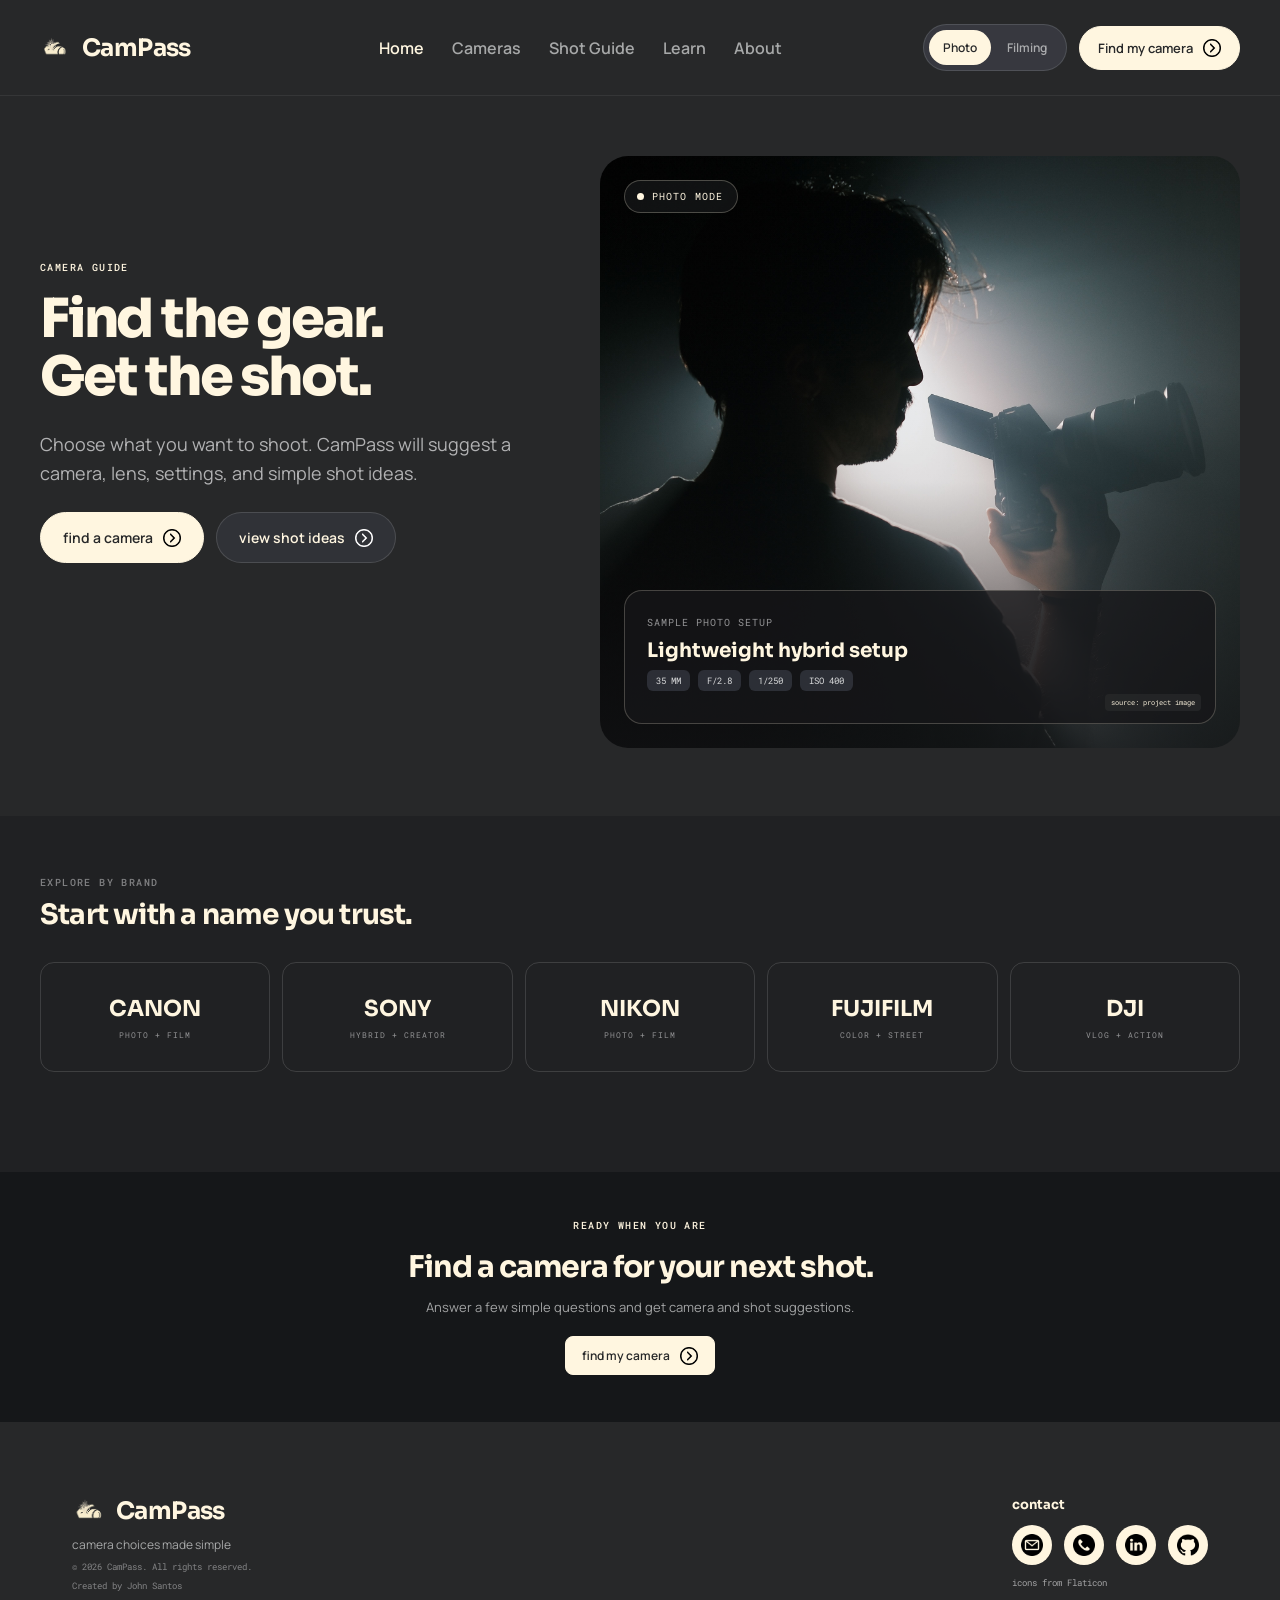
==== index.html @ 372901bf "Add CamPass website" ====
<!doctype html>
<html lang="en">
<head>
  <meta charset="utf-8">
  <meta name="viewport" content="width=device-width, initial-scale=1">
  <meta name="description" content="CamPass gives beginners simple camera and shot recommendations.">
  <title>CamPass | Camera choices made simple</title>
  <link rel="icon" type="image/png" href="img/logo/campass-logo-nobg.png">
  <link rel="stylesheet" href="css/style.css">
</head>
<body data-page="home">
  <div class = "page">
    <!-- dito automatic nilalagay nung site.js yung shared nav -->
    <div id="site-header"></div>

    <main>
      <section class = "homeHero">
        <div class = "heroCopy">
          <p class = "eyebrow">camera guide</p>
          <h1 class = "heroHeading">Find the gear.<br>Get the shot.</h1>
          <p>Choose what you want to shoot. CamPass will suggest a camera, lens, settings, and simple shot ideas.</p>

          <div class = "heroActions">
            <a class = "button primary" href="camera-finder.html">find a camera <span class = "arrow" aria-hidden="true"></span></a>
            <a class = "button" href="shot-guide.html">view shot ideas <span class = "arrow" aria-hidden="true"></span></a>
          </div>
        </div>

        <!-- para sa hero image local copy para mabilis mag load -->
        <div class = "heroImage">
          <span class = "photoModeLabel" id="hero-mode-label">PHOTO MODE</span>
          <div class = "heroResult">
            <small id="hero-result-label">SAMPLE PHOTO SETUP</small>
            <h2 id="hero-result-title">Lightweight hybrid setup</h2>
            <div class = "settingTags" id="hero-result-tags"><span>35 MM</span><span>F/2.8</span><span>1/250</span><span>ISO 400</span></div>
            <a class = "imgCredit" href="https://github.com/jmsantos9925-eng/img/blob/main/CamPass/hero%20image.jpg" target="_blank" rel="noopener">source: project image</a>
          </div>
        </div>
      </section>

      <section class = "homeBrands">
        <div class = "brandHeading">
          <div>
            <p class = "eyebrow">explore by brand</p>
            <h2>Start with a name you trust.</h2>
          </div>
        </div>

        <div class = "brandGrid">
          <a class = "brandCard" href="cameras.html?brand=canon"><strong>CANON</strong><small>PHOTO + FILM</small></a>
          <a class = "brandCard" href="cameras.html?brand=sony"><strong>SONY</strong><small>HYBRID + CREATOR</small></a>
          <a class = "brandCard" href="cameras.html?brand=nikon"><strong>NIKON</strong><small>PHOTO + FILM</small></a>
          <a class = "brandCard" href="cameras.html?brand=fujifilm"><strong>FUJIFILM</strong><small>COLOR + STREET</small></a>
          <a class = "brandCard" href="cameras.html?brand=dji"><strong>DJI</strong><small>VLOG + ACTION</small></a>
        </div>
      </section>
    </main>

    <section class = "finderCta">
      <p class = "eyebrow">ready when you are</p>
      <h2>Find a camera for your next shot.</h2>
      <p>Answer a few simple questions and get camera and shot suggestions.</p>
      <a class = "button primary small" href="camera-finder.html">find my camera <span class = "arrow" aria-hidden="true"></span></a>
    </section>

    <div id="site-footer"></div>
  </div>

  <script src="js/site.js"></script>
</body>
</html>
---- css/style.css ----
@import url("https://fonts.googleapis.com/css2?family=Manrope:wght@400;500;600;700&family=Roboto+Mono:wght@400;500&family=Sora:wght@600;700;800&display=swap");

/* mga main colors para isang edit nalang kapag may cchange */
:root {
  --dark: #272829;
  --dark-soft: #202123;
  --panel: #1d1f20;
  --panel-soft: #303337;
  --slate: #61677a;
  --light: #d8d9da;
  --cream: #fff6e0;
  --line: rgba(216, 217, 218, 0.16);
  --muted: rgba(216, 217, 218, 0.72);
  --faint: rgba(216, 217, 218, 0.52);
}

* {
  box-sizing: border-box;
}

html {
  scroll-behavior: smooth;
}

body {
  min-width: 0;
  margin: 0;
  background: #151617;
  color: var(--light);
  font-family: "Manrope", Arial, sans-serif;
}

button,
input,
a {
  font: inherit;
}

button,
a {
  -webkit-tap-highlight-color: transparent;
}

a {
  color: inherit;
}

img {
  display: block;
  max-width: 100%;
}

[hidden] {
  display: none !important;
}

h1,
h2,
h3,
p {
  margin-top: 0;
}

.page {
  width: 100%;
  min-height: 100vh;
  margin: 0 auto;
  overflow: hidden;
  background: var(--dark);
}

.wrap {
  width: calc(100% - 144px);
  max-width: 1500px;
  margin-right: auto;
  margin-left: auto;
}

/* same header sa lahat ng desktop pages */
.topbar {
  position: fixed;
  top: 0;
  right: 0;
  left: 0;
  z-index: 20;
  display: grid;
  grid-template-columns: 230px 1fr 312px;
  align-items: center;
  width: 100%;
  height: 96px;
  padding: 20px 72px;
  border-bottom: 1px solid rgba(216, 217, 218, 0.08);
  background: var(--dark);
}

#site-header {
  height: 96px;
}

.menuBtn,
.phoneMenu,
.phoneMode,
.tabModeBtn {
  display: none;
}

.brand {
  display: inline-flex;
  align-items: center;
  gap: 12px;
  width: max-content;
  color: var(--cream);
  font-family: "Sora", sans-serif;
  font-size: 24px;
  font-weight: 700;
  letter-spacing: -0.6px;
  text-decoration: none;
}

.logo {
  width: 30px;
  height: 30px;
  border-radius: 4px;
  object-fit: contain;
}

.nav {
  display: flex;
  align-items: center;
  justify-content: center;
  gap: 38px;
}

.nav a {
  color: var(--muted);
  font-size: 16px;
  font-weight: 600;
  text-decoration: none;
}

.nav a:hover,
.nav a.active {
  color: var(--cream);
}

.navActions {
  display: flex;
  align-items: center;
  justify-content: flex-end;
  gap: 12px;
}

.modeSwitch {
  display: flex;
  gap: 2px;
  padding: 5px;
  border: 1px solid rgba(216, 217, 218, 0.15);
  border-radius: 999px;
  background: rgba(97, 103, 122, 0.28);
}

.modeButton {
  padding: 9px 14px;
  border: 0;
  border-radius: 999px;
  background: transparent;
  color: var(--muted);
  font-size: 12px;
  font-weight: 600;
  cursor: pointer;
}

.modeButton.active {
  background: var(--cream);
  color: var(--dark);
}

.button {
  display: inline-flex;
  min-height: 44px;
  align-items: center;
  justify-content: center;
  gap: 10px;
  padding: 0 18px;
  border: 1px solid var(--line);
  border-radius: 999px;
  background: rgba(97, 103, 122, 0.18);
  color: var(--cream);
  font-size: 13px;
  font-weight: 600;
  text-decoration: none;
  white-space: nowrap;
  cursor: pointer;
}

.button:hover {
  border-color: rgba(255, 246, 224, 0.55);
}

.button.primary {
  border-color: var(--cream);
  background: var(--cream);
  color: var(--dark);
}

.button.small {
  min-height: 39px;
  padding: 0 16px;
  border-radius: 8px;
  font-size: 12px;
}

.arrow {
  width: 18px;
  height: 18px;
  flex: 0 0 18px;
  background-image: url("../img/navigation/next.png");
  background-position: center;
  background-repeat: no-repeat;
  background-size: contain;
}

.button:not(.primary) .arrow {
  filter: invert(1);
}

.eyebrow,
.mono {
  font-family: "Roboto Mono", monospace;
}

.eyebrow {
  margin-bottom: 16px;
  color: var(--cream);
  font-size: 10px;
  font-weight: 500;
  letter-spacing: 1.4px;
  text-transform: uppercase;
}

.pageTitle {
  margin-bottom: 0;
  font-family: "Sora", sans-serif;
  font-size: 52px;
  font-weight: 700;
  line-height: 1.08;
  letter-spacing: -1.8px;
}

.pageIntro {
  display: grid;
  grid-template-columns: 1fr 390px;
  align-items: end;
  gap: 60px;
  margin-bottom: 36px;
}

.pageIntro .introCopy {
  margin-bottom: 0;
  color: var(--muted);
  font-size: 14px;
  line-height: 1.55;
}

.standardMain {
  min-height: 1020px;
  padding-top: 66px;
  padding-bottom: 70px;
}

.shotMain {
  min-height: 1010px;
}

/* hiwalay yung shot content para clear kung saan start ng footer */
.shotPage .page {
  background: var(--dark-soft);
}

.shotPage .footer {
  background: var(--dark);
}

.shotMain .pageIntro {
  grid-template-columns: 1fr;
}

.learnMain {
  min-height: 1040px;
}

/* same separation like cameras at shot guide pages */
.learnPage .page {
  background: var(--dark-soft);
}

.learnPage .footer {
  background: var(--dark);
}

.learnMain .pageIntro {
  grid-template-columns: 1fr;
}

.compactHeader .topbar {
  height: 94px;
}

.filters {
  display: flex;
  flex-wrap: wrap;
  gap: 10px;
  margin-bottom: 52px;
}

.chip {
  min-height: 39px;
  padding: 0 18px;
  border: 1px solid rgba(216, 217, 218, 0.2);
  border-radius: 999px;
  background: rgba(97, 103, 122, 0.28);
  color: var(--light);
  font-size: 12px;
  cursor: pointer;
}

.chip.active,
.chip:hover {
  background: var(--cream);
  color: var(--dark);
}

.tagList {
  display: flex;
  flex-wrap: wrap;
  gap: 8px;
}

.tag {
  display: inline-flex;
  min-height: 36px;
  align-items: center;
  padding: 0 15px;
  border: 1px solid rgba(216, 217, 218, 0.2);
  border-radius: 999px;
  background: rgba(97, 103, 122, 0.28);
  color: var(--light);
  font-size: 12px;
}

.cardGrid {
  display: grid;
  grid-template-columns: repeat(3, 1fr);
  gap: 40px;
}

.card {
  min-width: 0;
  border: 1px solid rgba(216, 217, 218, 0.2);
  border-radius: 16px;
  background: var(--panel);
}

.imgBox {
  position: relative;
  overflow: hidden;
  border-radius: 12px;
  background: #ffffff;
}

.imgBox > img {
  width: 100%;
  height: 100%;
  object-fit: contain;
}

.imgBox.cover > img {
  object-fit: cover;
}

.imgCredit {
  position: absolute;
  right: 8px;
  bottom: 8px;
  padding: 4px 6px;
  border-radius: 4px;
  background: rgba(39, 40, 41, 0.82);
  color: rgba(255, 246, 224, 0.95);
  font-family: "Roboto Mono", monospace;
  font-size: 7px;
  text-decoration: none;
}

.wideNote {
  display: flex;
  min-height: 72px;
  align-items: center;
  justify-content: space-between;
  gap: 24px;
  margin-top: 36px;
  padding: 0 22px;
  border-radius: 10px;
  background: var(--panel-soft);
  color: var(--light);
  font-size: 13px;
}

.wideNote p {
  margin-bottom: 0;
}

.wideNote a {
  color: var(--cream);
  font-size: 10px;
  letter-spacing: 0.5px;
  text-decoration: none;
  text-transform: uppercase;
}

/* para obvious na button yung compare and hindi normal text lang */
.wideNote .compareButton,
.wideNote .guideButton,
.wideNote .learnVideoButton {
  min-height: 40px;
  padding: 0 16px;
  border-color: var(--cream);
  background: var(--cream);
  color: var(--dark);
  font-family: "Manrope", Arial, sans-serif;
  font-size: 12px;
  letter-spacing: 0;
  text-transform: none;
}

/* footer details */
.footer {
  display: flex;
  height: 240px;
  align-items: center;
  justify-content: space-between;
  padding: 44px 72px;
  background: var(--dark);
}

.footerBrand {
  display: flex;
  flex-direction: column;
  gap: 8px;
}

.footerBrand .brand {
  gap: 10px;
  font-size: 24px;
}

.footerBrand .logo {
  width: 34px;
  height: 34px;
}

.footerBrand p {
  margin-bottom: 0;
  color: var(--muted);
  font-size: 12px;
}

.footerBrand small {
  color: var(--faint);
  font-family: "Roboto Mono", monospace;
  font-size: 9px;
}

.footerContact {
  display: flex;
  flex-direction: column;
  align-items: flex-start;
  gap: 12px;
}

.footerContact strong {
  color: var(--cream);
  font-family: "Sora", sans-serif;
  font-size: 13px;
}

.contactIcons {
  display: flex;
  gap: 12px;
}

.contactIcon {
  display: flex;
  width: 40px;
  height: 40px;
  align-items: center;
  justify-content: center;
  border-radius: 50%;
  background: var(--cream);
}

.contactIcon img {
  width: 22px;
  height: 22px;
  object-fit: contain;
}

.iconCredit {
  color: rgba(216, 217, 218, 0.7);
  font-family: "Roboto Mono", monospace;
  font-size: 9px;
  text-decoration: none;
}

/* home page */
.homeHero {
  display: grid;
  grid-template-columns: 560px minmax(680px, 1fr);
  gap: 56px;
  height: 720px;
  align-items: center;
  padding: 56px 72px 64px;
}

.heroCopy {
  transform: translateY(-28px);
}

.heroHeading {
  margin-bottom: 24px;
  color: var(--cream);
  font-family: "Sora", sans-serif;
  font-size: 62px;
  font-weight: 800;
  line-height: 68px;
  letter-spacing: -2.2px;
}

.heroCopy > p:not(.eyebrow):not(.heroMeta) {
  max-width: 510px;
  margin-bottom: 24px;
  color: rgba(216, 217, 218, 0.78);
  font-size: 18px;
  line-height: 29px;
}

.heroActions {
  display: flex;
  gap: 12px;
  margin-bottom: 24px;
}

.heroActions .button {
  min-height: 51px;
  padding: 0 22px;
  font-size: 14px;
}

.heroMeta {
  margin-bottom: 0;
  color: var(--faint);
  font-family: "Roboto Mono", monospace;
  font-size: 10px;
  letter-spacing: 0.8px;
  text-transform: uppercase;
}

.heroImage {
  position: relative;
  width: 100%;
  height: 592px;
  overflow: hidden;
  border-radius: 28px;
  background-image: linear-gradient(to bottom, rgba(39, 40, 41, 0.02), rgba(39, 40, 41, 0.1) 55%, rgba(20, 21, 23, 0.72)), url("../img/home/hero-image.jpg");
  background-position: center;
  background-size: cover;
}

.photoModeLabel {
  position: absolute;
  top: 24px;
  left: 24px;
  display: flex;
  align-items: center;
  gap: 8px;
  padding: 9px 14px 9px 12px;
  border: 1px solid rgba(255, 246, 224, 0.25);
  border-radius: 999px;
  background: rgba(24, 25, 27, 0.7);
  color: var(--cream);
  font-family: "Roboto Mono", monospace;
  font-size: 10px;
  letter-spacing: 1.1px;
}

.photoModeLabel::before {
  width: 7px;
  height: 7px;
  border-radius: 50%;
  background: var(--cream);
  content: "";
}

.heroResult {
  position: absolute;
  right: 24px;
  bottom: 24px;
  left: 24px;
  min-height: 128px;
  padding: 18px 22px 32px;
  border: 1px solid rgba(255, 246, 224, 0.22);
  border-radius: 18px;
  background: rgba(22, 23, 25, 0.78);
}

.heroResult .imgCredit {
  right: 14px;
  bottom: 12px;
}

.heroResult small {
  color: rgba(216, 217, 218, 0.65);
  font-family: "Roboto Mono", monospace;
  font-size: 10px;
  letter-spacing: 1px;
}

.heroResult h2 {
  margin: 7px 0;
  color: var(--cream);
  font-family: "Sora", sans-serif;
  font-size: 20px;
}

.settingTags {
  display: flex;
  gap: 8px;
}

.settingTags span {
  padding: 5px 9px;
  border-radius: 6px;
  background: rgba(97, 103, 122, 0.32);
  font-family: "Roboto Mono", monospace;
  font-size: 9px;
}

.homeBrands {
  height: 356px;
  padding: 44px 72px;
  background: var(--dark-soft);
}

.brandHeading {
  display: flex;
  height: 72px;
  align-items: flex-end;
  justify-content: space-between;
  margin-bottom: 30px;
}

.brandHeading h2 {
  margin-bottom: 0;
  color: var(--cream);
  font-family: "Sora", sans-serif;
  font-size: 28px;
  letter-spacing: -0.8px;
}

.brandHeading .eyebrow {
  margin-bottom: 8px;
  color: var(--faint);
}

.brandHeading > p {
  width: 390px;
  margin-bottom: 0;
  color: rgba(216, 217, 218, 0.62);
  font-size: 14px;
  line-height: 22px;
  text-align: right;
}

.brandGrid {
  display: grid;
  grid-template-columns: repeat(5, 1fr);
  gap: 12px;
}

.brandCard {
  display: flex;
  height: 110px;
  flex-direction: column;
  align-items: center;
  justify-content: center;
  gap: 8px;
  border: 1px solid var(--line);
  border-radius: 14px;
  color: var(--cream);
  text-decoration: none;
}

.brandCard strong {
  font-family: "Sora", sans-serif;
  font-size: 22px;
}

.brandCard small {
  color: rgba(216, 217, 218, 0.62);
  font-family: "Roboto Mono", monospace;
  font-size: 8px;
  letter-spacing: 1px;
}

.brandCard:hover {
  background: var(--cream);
  color: var(--dark);
}

.brandCard:hover small {
  color: rgba(97, 103, 122, 0.75);
}

/* camera cards */
.camerasPage .page {
  background: var(--dark-soft);
}

.camerasPage .footer {
  background: var(--dark);
}

.cameraMain .pageIntro {
  grid-template-columns: 1fr;
}

.cameraCard {
  display: flex;
  height: 500px;
  flex-direction: column;
  padding: 24px;
}

.cameraCard .imgBox {
  height: 205px;
  margin-bottom: 18px;
}

.cardLabel {
  color: var(--cream);
  font-family: "Roboto Mono", monospace;
  font-size: 10px;
}

.cameraCard h2,
.shotCard h2 {
  margin: 13px 0 12px;
  font-family: "Sora", sans-serif;
  font-size: 24px;
  letter-spacing: -0.5px;
}

.cameraCard > p,
.shotCard > p {
  margin-bottom: 16px;
  color: var(--muted);
  font-size: 13px;
  line-height: 1.65;
}

.cameraCard .tagList {
  margin-top: auto;
  margin-bottom: 15px;
}

.cameraCard .button {
  align-self: flex-start;
}

/* shot guide cards */
.shotCard {
  height: 510px;
  padding: 24px;
}

.shotCard .imgBox {
  height: 218px;
  margin-bottom: 18px;
}

.shotCard .settingsRow {
  display: flex;
  height: 46px;
  align-items: center;
  justify-content: space-between;
  margin-top: 10px;
  padding: 0 14px;
  border-radius: 8px;
  background: var(--panel-soft);
  color: var(--cream);
  font-family: "Roboto Mono", monospace;
  font-size: 11px;
}

.shotCard .settingsRow span:last-child {
  font-size: 10px;
}

/* learn page */
.learnPanel {
  display: grid;
  grid-template-columns: minmax(0, 1fr) 512px;
  gap: 24px;
  min-height: 750px;
  padding: 24px;
  border: 1px solid rgba(216, 217, 218, 0.2);
  border-radius: 16px;
  background: var(--panel);
}

.previewHead {
  display: flex;
  justify-content: space-between;
  margin-bottom: 17px;
  color: var(--cream);
  font-family: "Roboto Mono", monospace;
  font-size: 12px;
}

.learnPreview {
  position: relative;
  height: 600px;
  overflow: hidden;
}

.learnPreview img {
  width: 100%;
  height: 100%;
  object-fit: cover;
  filter: brightness(var(--preview-brightness, 1)) blur(var(--preview-blur, 0px)) saturate(var(--preview-saturation, 1));
  transform: scale(var(--preview-zoom, 1));
  transition: filter 180ms ease, transform 180ms ease;
}

.grainLayer {
  position: absolute;
  inset: 0;
  z-index: 1;
  background-image: repeating-radial-gradient(circle at 30% 40%, rgba(255, 255, 255, 0.16) 0 1px, rgba(0, 0, 0, 0.15) 1px 2px, transparent 2px 4px);
  mix-blend-mode: overlay;
  opacity: var(--preview-grain, 0);
  pointer-events: none;
}

.learnPreview .imgCredit {
  z-index: 2;
  font-size: 9px;
}

.previewSettings {
  display: flex;
  height: 44px;
  align-items: center;
  justify-content: space-between;
  margin-top: 14px;
  padding: 0 14px;
  border-radius: 8px;
  background: var(--panel-soft);
  color: var(--cream);
  font-family: "Roboto Mono", monospace;
  font-size: 11px;
}

.controlPanel {
  padding: 26px 28px;
  border-radius: 14px;
  background: #2c2f33;
}

.controlPanel h2 {
  margin-bottom: 12px;
  font-family: "Sora", sans-serif;
  font-size: 27px;
}

.controlPanel > p {
  color: var(--muted);
  font-size: 13px;
}

.presetArea {
  margin-top: 20px;
  padding-bottom: 18px;
  border-bottom: 1px solid rgba(216, 217, 218, 0.14);
}

.controlSectionTitle {
  display: block;
  margin-bottom: 10px;
  color: var(--cream);
  font-size: 12px;
}

.presetButtons {
  display: grid;
  grid-template-columns: repeat(3, 1fr);
  gap: 8px;
}

.presetButtons button,
#reset-controls {
  min-height: 36px;
  border: 1px solid rgba(216, 217, 218, 0.22);
  border-radius: 8px;
  background: rgba(97, 103, 122, 0.24);
  color: var(--light);
  font: inherit;
  font-size: 11px;
  cursor: pointer;
}

.presetButtons button:hover,
.presetButtons button.active {
  border-color: var(--cream);
  background: var(--cream);
  color: var(--dark);
}

.cameraControl {
  margin-top: 19px;
}

.controlLabel {
  display: flex;
  justify-content: space-between;
  margin-bottom: 9px;
  font-size: 13px;
}

.controlLabel output {
  color: var(--cream);
  font-family: "Roboto Mono", monospace;
  font-size: 12px;
}

.cameraControl input {
  width: 100%;
  height: 8px;
  accent-color: var(--cream);
  cursor: pointer;
}

.controlResult {
  display: grid;
  grid-template-columns: 1fr auto;
  gap: 9px 12px;
  margin-top: 22px;
  padding: 14px;
  border: 1px solid rgba(216, 217, 218, 0.15);
  border-radius: 10px;
  background: rgba(24, 26, 28, 0.4);
}

.controlResult div {
  display: flex;
  flex-direction: column;
  gap: 3px;
}

.controlResult div span {
  color: var(--muted);
  font-size: 10px;
}

.controlResult strong {
  color: var(--cream);
  font-size: 13px;
}

#reset-controls {
  min-width: 68px;
  padding: 0 12px;
}

.controlResult p {
  grid-column: 1 / -1;
  margin: 0;
  color: var(--light);
  font-size: 12px;
  line-height: 18px;
}

/* compare page */
.compareMain {
  min-height: 780px;
  padding-top: 76px;
  padding-bottom: 70px;
}

/* ibang shade para hiwalay yung compare content sa footer */
.comparePage .page {
  display: flex;
  min-height: 100vh;
  flex-direction: column;
  background: var(--dark-soft);
}

.comparePage .compareMain {
  flex: 1 0 auto;
}

.comparePage .footer {
  flex: 0 0 auto;
  background: var(--dark);
}

.tableWrap {
  overflow: hidden;
  margin-top: 32px;
  border: 1px solid rgba(216, 217, 218, 0.2);
  border-radius: 14px;
  background: var(--panel);
}

table {
  width: 100%;
  border-collapse: collapse;
  font-size: 12px;
}

th,
td {
  height: 49px;
  padding: 0 15px;
  border-right: 1px solid rgba(216, 217, 218, 0.16);
  border-bottom: 1px solid rgba(216, 217, 218, 0.16);
  text-align: left;
}

th:last-child,
td:last-child {
  border-right: 0;
}

tbody tr:last-child td {
  border-bottom: 0;
}

th {
  height: 47px;
  background: linear-gradient(110deg, var(--slate), #505567);
  color: var(--cream);
  font-family: "Roboto Mono", monospace;
  font-size: 10px;
  font-weight: 500;
  letter-spacing: 0.5px;
  text-transform: uppercase;
}

tbody tr:hover {
  background: rgba(255, 246, 224, 0.04);
}

.finderCta {
  display: flex;
  height: 250px;
  flex-direction: column;
  align-items: center;
  justify-content: center;
  background: #151719;
  text-align: center;
}

.finderCta h2 {
  margin-bottom: 12px;
  color: var(--cream);
  font-family: "Sora", sans-serif;
  font-size: 30px;
  letter-spacing: -1px;
}

.finderCta p:not(.eyebrow) {
  margin-bottom: 20px;
  color: var(--muted);
  font-size: 13px;
}

/* camera video page */
.videoMain {
  min-height: 990px;
  padding-top: 76px;
  padding-bottom: 70px;
}

.videoPage .page {
  background: var(--dark-soft);
}

.videoPage .footer {
  background: var(--dark);
}

.videoPage .pageIntro {
  grid-template-columns: 1fr;
}

.videoGrid {
  display: grid;
  grid-template-columns: minmax(0, 1.35fr) minmax(420px, 0.85fr);
  gap: 24px;
}

.videoCard,
.lessonCard {
  min-height: 500px;
  padding: 18px;
  border: 1px solid rgba(216, 217, 218, 0.2);
  border-radius: 16px;
  background: var(--panel);
}

.videoCard {
  margin: 0;
}

.videoThumb {
  position: relative;
  height: 420px;
  overflow: hidden;
  border-radius: 12px;
  background: #08090b;
}

.videoEmbed iframe {
  display: block;
  width: 100%;
  height: 100%;
  border: 0;
}

.videoCaption {
  margin-top: 12px;
  color: var(--muted);
  font-size: 12px;
}

.lessonCard {
  display: flex;
  flex-direction: column;
  justify-content: flex-start;
  padding: 34px;
}

.lessonCard h2 {
  margin-bottom: 14px;
  font-family: "Sora", sans-serif;
  font-size: 26px;
}

.lessonCard > p:not(.eyebrow) {
  color: var(--muted);
  font-size: 14px;
  line-height: 1.6;
}

.descriptionBox {
  margin: 18px 0;
  padding: 18px;
  border: 1px solid rgba(216, 217, 218, 0.15);
  border-radius: 10px;
  background: var(--panel-soft);
}

.descriptionBox strong {
  color: var(--cream);
  font-size: 12px;
}

.descriptionBox ul {
  margin: 12px 0 0;
  padding-left: 18px;
  color: var(--muted);
  font-size: 12px;
  line-height: 1.7;
}

.videoOpenButton {
  align-self: flex-start;
  min-height: 42px;
  font-size: 12px;
}

.videoOptions {
  display: grid;
  grid-template-columns: repeat(5, 1fr);
  gap: 12px;
  margin-top: 22px;
}

.videoOption {
  display: flex;
  min-height: 92px;
  align-items: flex-start;
  justify-content: center;
  flex-direction: column;
  padding: 16px;
  border: 1px solid rgba(216, 217, 218, 0.18);
  border-radius: 12px;
  background: var(--panel);
  color: var(--light);
  text-align: left;
  cursor: pointer;
}

.videoOption strong {
  margin-bottom: 4px;
  color: var(--cream);
  font-size: 13px;
}

.videoOption small {
  color: var(--muted);
  font-size: 10px;
}

.videoOption:hover,
.videoOption.active {
  border-color: var(--cream);
  background: rgba(255, 246, 224, 0.08);
}

.descriptionBox p {
  margin: 6px 0 0;
  color: var(--muted);
  font-size: 11px;
}

/* about page */
.aboutPage .page {
  background: var(--dark-soft);
}

.aboutPage .footer {
  background: var(--dark);
}

.aboutMain {
  min-height: 1120px;
  padding-top: 66px;
  padding-bottom: 86px;
}

.aboutIntro {
  display: block;
}

.aboutIntro .pageTitle {
  max-width: 940px;
}

.aboutPanel {
  display: grid;
  grid-template-columns: minmax(400px, 0.9fr) minmax(0, 1.1fr);
  gap: 36px;
  min-height: 390px;
  padding: 24px;
}

.aboutPanel .imgBox {
  height: 342px;
}

.aboutCopy {
  display: flex;
  flex-direction: column;
  justify-content: center;
}

.aboutCopy h2 {
  margin-bottom: 16px;
  font-family: "Sora", sans-serif;
  font-size: 32px;
}

.aboutCopy > p {
  max-width: 620px;
  color: var(--muted);
  font-size: 13px;
  line-height: 1.7;
}

.sectionHeading {
  display: flex;
  align-items: center;
  justify-content: space-between;
  margin: 34px 0 30px;
}

.sectionHeading h2 {
  margin-bottom: 0;
  font-family: "Sora", sans-serif;
  font-size: 28px;
}

.sectionHeading span {
  color: var(--cream);
  font-size: 10px;
}

.aboutStoryGrid,
.aboutBottomGrid {
  display: grid;
  grid-template-columns: repeat(2, minmax(0, 1fr));
  gap: 24px;
  margin-top: 24px;
}

.aboutStoryCard,
.aboutBottomCard {
  min-height: 220px;
  padding: 30px;
}

.aboutStoryCard h2,
.aboutBottomCard h2,
.aboutSources h2,
.aboutNote h2 {
  margin-bottom: 14px;
  font-family: "Sora", sans-serif;
  font-size: 23px;
}

.aboutStoryCard p,
.aboutBottomCard p,
.aboutSources p,
.aboutNote p {
  margin-bottom: 0;
  color: var(--muted);
  font-size: 13px;
  line-height: 1.75;
}

.aboutSection {
  margin-top: 54px;
}

.aboutFeatureGrid {
  display: grid;
  grid-template-columns: repeat(3, minmax(0, 1fr));
  gap: 20px;
}

.aboutFeatureCard {
  min-height: 170px;
  padding: 25px;
}

.aboutFeatureCard h3 {
  margin-bottom: 12px;
  font-family: "Sora", sans-serif;
  font-size: 18px;
}

.aboutFeatureCard p {
  margin-bottom: 0;
  color: var(--muted);
  font-size: 12px;
  line-height: 1.65;
}

.aboutSources {
  display: grid;
  grid-template-columns: minmax(0, 1.25fr) minmax(320px, 0.75fr);
  gap: 50px;
  margin-top: 54px;
  padding: 34px;
}

.aboutSources p + p {
  margin-top: 12px;
}

.sourceLinks {
  display: grid;
  grid-template-columns: repeat(2, 1fr);
  gap: 10px;
  align-content: center;
}

.sourceLinks a {
  padding: 13px 15px;
  border: 1px solid rgba(216, 217, 218, 0.2);
  border-radius: 9px;
  color: var(--light);
  font-size: 12px;
  text-decoration: none;
}

.sourceLinks a:hover {
  border-color: var(--cream);
  color: var(--cream);
}

.aboutNote {
  margin-top: 24px;
  padding: 28px 32px;
  border-left: 4px solid var(--cream);
  border-radius: 0 12px 12px 0;
  background: var(--panel-soft);
}

.aboutNote p {
  max-width: 1050px;
}

.infoGrid {
  display: grid;
  grid-template-columns: repeat(3, 1fr);
  gap: 40px;
}

.infoCard {
  height: 200px;
  padding: 24px;
}

.infoCard .number {
  color: var(--cream);
  font-family: "Roboto Mono", monospace;
  font-size: 10px;
}

.infoCard h3 {
  margin: 14px 0 12px;
  font-family: "Sora", sans-serif;
  font-size: 22px;
}

.infoCard p {
  color: var(--muted);
  font-size: 13px;
  line-height: 1.55;
}

/* finder page */
.finderMain {
  min-height: 1000px;
  padding-top: 60px;
}

.finderGrid {
  display: grid;
  grid-template-columns: 760px 512px;
  gap: 24px;
}

.finderForm,
.finderResult {
  height: 680px;
  padding: 28px;
}

.finderForm h2 {
  margin-bottom: 12px;
  font-family: "Sora", sans-serif;
  font-size: 27px;
}

.finderForm > p {
  color: var(--muted);
  font-size: 12px;
}

.question {
  margin: 22px 0 0;
  padding: 0;
  border: 0;
}

.question legend {
  margin-bottom: 10px;
  font-size: 12px;
}

.question .filters {
  margin-bottom: 0;
  gap: 8px;
}

.question .chip {
  min-height: 36px;
  padding: 0 15px;
}

.formActions {
  display: flex;
  flex-direction: column;
  align-items: flex-start;
  gap: 18px;
  margin-top: 20px;
}

.finderResult .imgBox {
  height: 260px;
  margin-bottom: 14px;
}

.finderResult h2 {
  margin: 14px 0 12px;
  font-family: "Sora", sans-serif;
  font-size: 28px;
}

.finderResult > p {
  color: var(--muted);
  font-size: 13px;
}

.finderResult .tagList {
  margin: 18px 0;
}

.resultLink {
  color: var(--cream);
  font-size: 12px;
  text-decoration: none;
}

/* camera information page */
.cameraInfoMain {
  min-height: 1100px;
  padding-top: 60px;
}

.cameraInfoPanel {
  display: grid;
  grid-template-columns: 650px 1fr;
  gap: 36px;
  height: 500px;
  padding: 24px;
}

.cameraInfoPanel .imgBox {
  height: 452px;
}

.cameraInfoCopy {
  padding-top: 16px;
}

.cameraInfoCopy h2 {
  margin: 18px 0;
  font-family: "Sora", sans-serif;
  font-size: 30px;
}

.cameraInfoCopy > p {
  color: var(--muted);
  font-size: 13px;
  line-height: 1.65;
}

.simpleNote {
  margin-top: 18px;
  padding: 16px;
  border-radius: 8px;
  background: var(--panel-soft);
}

.simpleNote strong {
  display: block;
  margin-bottom: 6px;
  color: var(--cream);
  font-size: 12px;
}

.simpleNote p {
  margin-bottom: 0;
  color: var(--muted);
  font-size: 11px;
}

.cameraInfoMain .infoGrid {
  margin-top: 32px;
}

.cameraInfoMain .infoCard {
  height: 230px;
}

.infoCard a {
  color: var(--cream);
  font-size: 12px;
  text-decoration: none;
}

.noteActions {
  display: flex;
  align-items: center;
  gap: 18px;
}

/* para goods parin or like kasya sa ibang common screen ng laptop */
@media (min-width: 1100px) and (max-width: 1439px) {
  .topbar {
    grid-template-columns: 180px 1fr 300px;
    padding-right: 40px;
    padding-left: 40px;
  }

  .nav {
    gap: 28px;
  }

  .homeHero {
    grid-template-columns: minmax(420px, 44%) minmax(0, 1fr);
    gap: 32px;
    padding-right: 40px;
    padding-left: 40px;
  }

  .heroHeading {
    font-size: 54px;
    line-height: 1.08;
  }

  .homeBrands {
    padding-right: 40px;
    padding-left: 40px;
  }

  .learnPanel {
    grid-template-columns: minmax(0, 1.45fr) minmax(390px, 0.9fr);
  }

  .learnPanel > div {
    min-width: 0;
  }
}

/* tablet layout */
@media (min-width: 768px) and (max-width: 1099px) {
  #site-header {
    height: 94px;
  }

  .wrap {
    width: calc(100% - 76px);
  }

  .topbar {
    grid-template-columns: 126px minmax(280px, 1fr) 250px;
    gap: 10px;
    height: 94px;
    padding: 20px 38px;
  }

  .topbar .brand {
    gap: 8px;
    font-size: 20px;
  }

  .topbar .logo {
    width: 26px;
    height: 26px;
  }

  .nav {
    gap: 12px;
  }

  .nav a {
    font-size: 13px;
    white-space: nowrap;
  }

  .navActions {
    gap: 10px;
  }

  .navActions .button {
    min-height: 40px;
    padding: 0 18px;
    font-size: 11px;
  }

  .navActions .modeSwitch {
    display: none;
  }

  .tabModeBtn {
    display: inline-flex;
    min-width: 74px;
    min-height: 40px;
    align-items: center;
    justify-content: center;
    padding: 0 14px;
    border: 1px solid rgba(216, 217, 218, 0.18);
    border-radius: 999px;
    background: rgba(97, 103, 122, 0.28);
    color: var(--cream);
    font-size: 10px;
    font-weight: 600;
    cursor: pointer;
  }

  .modeButton {
    padding: 8px 12px;
    font-size: 10px;
  }

  .pageTitle {
    font-size: 44px;
  }

  .pageIntro {
    grid-template-columns: 1fr 230px;
    gap: 40px;
  }

  .homeHero {
    grid-template-columns: minmax(0, 299px) minmax(0, 1fr);
    gap: 28px;
    height: 550px;
    align-items: center;
    padding: 54px 38px;
  }

  .heroCopy {
    display: flex;
    flex-direction: column;
    justify-content: center;
    transform: none;
  }

  .heroHeading {
    margin-bottom: 14px;
    font-size: 44px;
    line-height: 1.08;
  }

  .heroCopy > p:not(.eyebrow):not(.heroMeta) {
    margin-bottom: 10px;
    font-size: 13px;
    line-height: 22px;
  }

  .heroActions {
    flex-direction: column;
    align-items: flex-start;
    gap: 10px;
    margin-bottom: 10px;
  }

  .heroActions .button {
    min-height: 42px;
    font-size: 11px;
  }

  .heroImage {
    height: 412px;
    border-radius: 18px;
  }

  .heroResult {
    right: 12px;
    bottom: 12px;
    left: 12px;
    min-height: 92px;
    padding: 14px 14px 38px;
  }

  .heroResult h2 {
    font-size: 16px;
  }

  .heroResult .imgCredit {
    right: 12px;
    bottom: 10px;
    font-size: 8px;
  }

  .settingTags {
    flex-wrap: wrap;
    gap: 6px;
  }

  .settingTags span {
    font-size: 9px;
  }

  .homeBrands {
    height: auto;
    min-height: 402px;
    padding: 44px 38px;
  }

  .brandHeading h2 {
    font-size: 24px;
  }

  .brandHeading > p {
    width: 368px;
    font-size: 12px;
  }

  .brandGrid {
    grid-template-columns: repeat(6, 1fr);
  }

  .brandCard {
    grid-column: span 2;
  }

  .brandCard:nth-child(4),
  .brandCard:nth-child(5) {
    grid-column: span 3;
  }

  .brandCard {
    height: 100px;
  }

  .brandCard small {
    font-size: 9px;
  }

  .imgCredit {
    font-size: 9px;
  }

  .shotPage .filters {
    display: grid;
    grid-template-columns: repeat(4, minmax(0, 1fr));
    gap: 10px;
  }

  .shotPage .filters .chip {
    width: 100%;
    padding-right: 12px;
    padding-left: 12px;
  }

  .footerBrand small,
  .iconCredit {
    font-size: 10px;
  }

  .cardGrid {
    grid-template-columns: repeat(2, 1fr);
    gap: 18px;
  }

  .cameraCard,
  .shotCard {
    height: 416px;
    padding: 17px;
  }

  .cameraCard .imgBox,
  .shotCard .imgBox {
    height: 185px;
  }

  .cardGrid .cameraCard:last-child:nth-child(odd),
  .cardGrid .shotCard:last-child:nth-child(odd) {
    grid-column: 1 / -1;
  }

  .learnPanel,
  .finderGrid,
  .videoGrid,
  .cameraInfoPanel {
    grid-template-columns: 1fr 1fr;
  }

  .learnPanel {
    padding: 18px;
  }

  .learnPreview {
    height: 420px;
  }

  .finderGrid {
    grid-template-columns: 1fr 1fr;
  }

  .finderForm,
  .finderResult {
    height: auto;
    min-height: 680px;
    padding: 20px;
  }

  .videoGrid {
    grid-template-columns: 1.2fr 0.8fr;
    align-items: start;
  }

  .videoOptions {
    grid-template-columns: repeat(3, 1fr);
  }

  .videoCard,
  .lessonCard {
    height: auto;
    min-height: 0;
  }

  .videoThumb {
    height: auto;
    aspect-ratio: 16 / 9;
  }

  .lessonCard {
    padding: 24px;
  }

  .lessonCard h2 {
    font-size: 23px;
  }

  .descriptionBox {
    padding: 15px;
  }

  .aboutPanel {
    grid-template-columns: 46% 1fr;
  }

  .aboutFeatureGrid {
    grid-template-columns: repeat(2, minmax(0, 1fr));
  }

  .aboutSources {
    grid-template-columns: 1fr;
    gap: 28px;
  }

  .infoGrid {
    gap: 18px;
  }

  .cameraInfoPanel {
    grid-template-columns: 48% 1fr;
  }

  .footer {
    height: 230px;
    padding: 36px 38px;
  }
}

/* phone layout */
@media (max-width: 767px) {
  #site-header {
    height: auto;
    padding-top: 78px;
  }

  .wrap {
    width: calc(100% - 40px);
  }

  .topbar {
    display: grid;
    grid-template-columns: 1fr 42px;
    height: 78px;
    padding: 22px 20px 14px;
  }

  .topbar .brand {
    font-size: 18px;
  }

  .topbar .logo {
    width: 24px;
    height: 24px;
  }

  .nav,
  .navActions {
    display: none;
  }

  .menuBtn {
    display: flex;
    width: 42px;
    height: 42px;
    flex-direction: column;
    align-items: center;
    justify-content: center;
    gap: 5px;
    padding: 0;
    border: 1px solid var(--line);
    border-radius: 50%;
    background: transparent;
  }

  .menuBtn span {
    width: 16px;
    height: 1px;
    background: var(--cream);
  }

  .phoneMode {
    position: static;
    display: flex;
    height: auto;
    justify-content: center;
    padding: 32px 20px 0;
    border-bottom: 0;
    background: transparent;
  }

  .phoneMode::before {
    display: none;
  }

  .phoneMode .modeSwitch {
    width: 220px;
    justify-content: center;
  }

  .phoneMode .modeButton {
    flex: 1;
  }

  .phoneMenu {
    position: fixed;
    inset: 0;
    z-index: 30;
    display: block;
    overflow-y: auto;
    padding: 24px 20px;
    background: var(--dark);
    box-shadow: -18px 0 40px rgba(0, 0, 0, 0.35);
    transform: translateX(100%);
    transition: transform 280ms ease;
    will-change: transform;
  }

  .phoneMenu.open {
    transform: translateX(0);
  }

  .menuHead {
    display: flex;
    align-items: center;
    justify-content: space-between;
    margin-bottom: 54px;
  }

  .menuHead .brand {
    font-size: 18px;
  }

  .closeBtn {
    border: 0;
    background: transparent;
    color: var(--cream);
    font-size: 14px;
  }

  .phoneMenu nav {
    display: flex;
    flex-direction: column;
    margin-bottom: 40px;
  }

  .phoneMenu nav a {
    padding: 16px 0;
    border-bottom: 1px solid var(--line);
    color: var(--light);
    font-family: "Sora", sans-serif;
    font-size: 28px;
    text-decoration: none;
  }

  .menuActions {
    display: flex;
    flex-direction: column;
    align-items: flex-start;
    gap: 18px;
  }

  .menuActions small {
    color: var(--faint);
    font-family: "Roboto Mono", monospace;
    font-size: 9px;
  }

  body.menuOpen {
    overflow: hidden;
  }

  .pageTitle {
    font-size: 36px;
    line-height: 1.08;
  }

  .pageIntro {
    display: block;
    margin-bottom: 28px;
  }

  .pageIntro .introCopy {
    margin-top: 18px;
    font-size: 12px;
  }

  .standardMain,
  .compareMain,
  .videoMain,
  .aboutMain,
  .finderMain,
  .cameraInfoMain {
    min-height: 0;
    padding-top: 44px;
    padding-bottom: 44px;
  }

  .homeHero {
    display: flex;
    height: auto;
    flex-direction: column;
    gap: 28px;
    padding: 24px 20px 40px;
  }

  .heroCopy {
    width: 100%;
    transform: none;
  }

  .heroCopy .eyebrow {
    margin-bottom: 12px;
  }

  .heroHeading {
    margin-bottom: 14px;
    font-size: 36px;
    line-height: 1.08;
    letter-spacing: -1.4px;
  }

  .heroCopy > p:not(.eyebrow):not(.heroMeta) {
    margin-bottom: 14px;
    font-size: 12px;
    line-height: 20px;
  }

  .heroActions {
    flex-direction: row;
    flex-wrap: wrap;
    gap: 8px;
    margin-bottom: 14px;
  }

  .heroActions .button {
    min-height: 40px;
    padding: 0 14px;
    font-size: 10px;
  }

  .heroMeta {
    font-size: 8px;
  }

  .heroImage {
    width: 100%;
    height: 350px;
    border-radius: 14px;
  }

  .photoModeLabel {
    top: 14px;
    left: 14px;
    font-size: 8px;
  }

  .heroResult {
    right: 12px;
    bottom: 12px;
    left: 12px;
    min-height: 84px;
    padding: 12px 12px 29px;
    border-radius: 10px;
  }

  .heroResult small,
  .settingTags span {
    font-size: 7px;
  }

  .heroResult h2 {
    margin: 5px 0;
    font-size: 15px;
  }

  .homeBrands {
    height: auto;
    padding: 40px 20px;
  }

  .brandHeading {
    display: block;
    height: auto;
    margin-bottom: 22px;
  }

  .brandHeading h2 {
    font-size: 22px;
  }

  .brandHeading > p {
    width: 100%;
    margin-top: 18px;
    font-size: 11px;
    line-height: 18px;
    text-align: left;
  }

  .brandGrid,
  .cardGrid,
  .infoGrid,
  .learnPanel,
  .finderGrid,
  .videoGrid,
  .cameraInfoPanel,
  .aboutPanel,
  .aboutStoryGrid,
  .aboutBottomGrid,
  .aboutFeatureGrid,
  .aboutSources {
    grid-template-columns: 1fr;
  }

  .brandCard {
    height: 64px;
  }

  .brandCard strong {
    font-size: 16px;
  }

  .brandCard small {
    display: none;
  }

  .filters {
    gap: 8px;
    margin-bottom: 28px;
  }

  .chip {
    min-height: 34px;
    padding: 0 14px;
    font-size: 11px;
  }

  .cardGrid {
    gap: 16px;
  }

  .cardGrid .cameraCard:last-child:nth-child(odd),
  .cardGrid .shotCard:last-child:nth-child(odd) {
    grid-column: auto;
  }

  .cameraCard,
  .shotCard {
    height: auto;
    min-height: 410px;
    padding: 17px;
  }

  .cameraCard .imgBox,
  .shotCard .imgBox {
    height: 210px;
  }

  .wideNote {
    align-items: flex-start;
    flex-direction: column;
    padding: 18px;
  }

  .noteActions {
    width: 100%;
    flex-wrap: wrap;
  }

  .tableWrap {
    overflow-x: auto;
  }

  table {
    min-width: 650px;
  }

  .learnPanel {
    gap: 16px;
    padding: 14px;
  }

  .learnPreview {
    height: 280px;
  }

  .previewSettings {
    gap: 10px;
    font-size: 9px;
  }

  .controlPanel {
    padding: 22px;
  }

  .finderForm,
  .finderResult {
    min-height: 0;
    height: auto;
    padding: 19px;
  }

  .finderResult .imgBox {
    height: 220px;
  }

  .videoCard,
  .lessonCard {
    height: auto;
    min-height: 0;
    padding: 14px;
  }

  .videoThumb {
    height: 210px;
  }

  .videoOptions {
    grid-template-columns: 1fr 1fr;
  }

  .videoOption:last-child {
    grid-column: 1 / -1;
  }

  .lessonCard {
    padding: 22px;
  }

  .videoCaption {
    margin-bottom: 0;
  }

  .aboutPanel,
  .cameraInfoPanel {
    height: auto;
    gap: 20px;
    padding: 14px;
  }

  .aboutPanel .imgBox,
  .cameraInfoPanel .imgBox {
    height: 230px;
  }

  .aboutMain {
    padding-bottom: 54px;
  }

  .aboutStoryCard,
  .aboutBottomCard,
  .aboutSources {
    min-height: 0;
    padding: 22px;
  }

  .aboutSection,
  .aboutSources {
    margin-top: 38px;
  }

  .aboutFeatureGrid {
    gap: 14px;
  }

  .aboutFeatureCard {
    min-height: 0;
  }

  .sourceLinks {
    grid-template-columns: 1fr;
  }

  .aboutNote {
    padding: 24px 22px;
  }

  .aboutCopy,
  .cameraInfoCopy {
    padding: 10px 7px;
  }

  .aboutCopy h2,
  .cameraInfoCopy h2 {
    font-size: 26px;
  }

  .sectionHeading {
    align-items: flex-start;
    flex-direction: column;
    gap: 10px;
  }

  .infoCard,
  .cameraInfoMain .infoCard {
    height: auto;
    min-height: 146px;
    padding: 21px;
  }

  .finderCta {
    height: 289px;
    padding: 30px 20px;
  }

  .finderCta h2 {
    font-size: 25px;
  }

  .footer {
    height: 260px;
    align-items: flex-start;
    flex-direction: column;
    justify-content: space-between;
    padding: 28px 20px;
  }

  .footerBrand .brand {
    font-size: 20px;
  }

  .footerBrand .logo {
    width: 30px;
    height: 30px;
  }

  .contactIcon {
    width: 38px;
    height: 38px;
  }

}

/* white para kapag pinrint madaling lang basahin */
@media print {
  @page {
    margin: 16mm;
  }

  body,
  .page,
  .card,
  .tableWrap,
  .wideNote {
    background: #ffffff !important;
    color: #111111 !important;
  }

  body {
    min-width: 0;
  }

  .topbar,
  .phoneMode,
  .footer,
  .finderCta,
  .printTools,
  .button,
  .filters,
  .imgCredit {
    display: none !important;
  }

  .wrap {
    width: 100%;
    max-width: none;
  }

  .pageTitle,
  h1,
  h2,
  h3,
  p,
  td,
  th,
  .eyebrow,
  .cardLabel,
  .number {
    color: #111111 !important;
  }

  .cameraInfoPanel,
  .infoGrid {
    break-inside: avoid;
  }

  th {
    background: #e5e5e5 !important;
  }
}
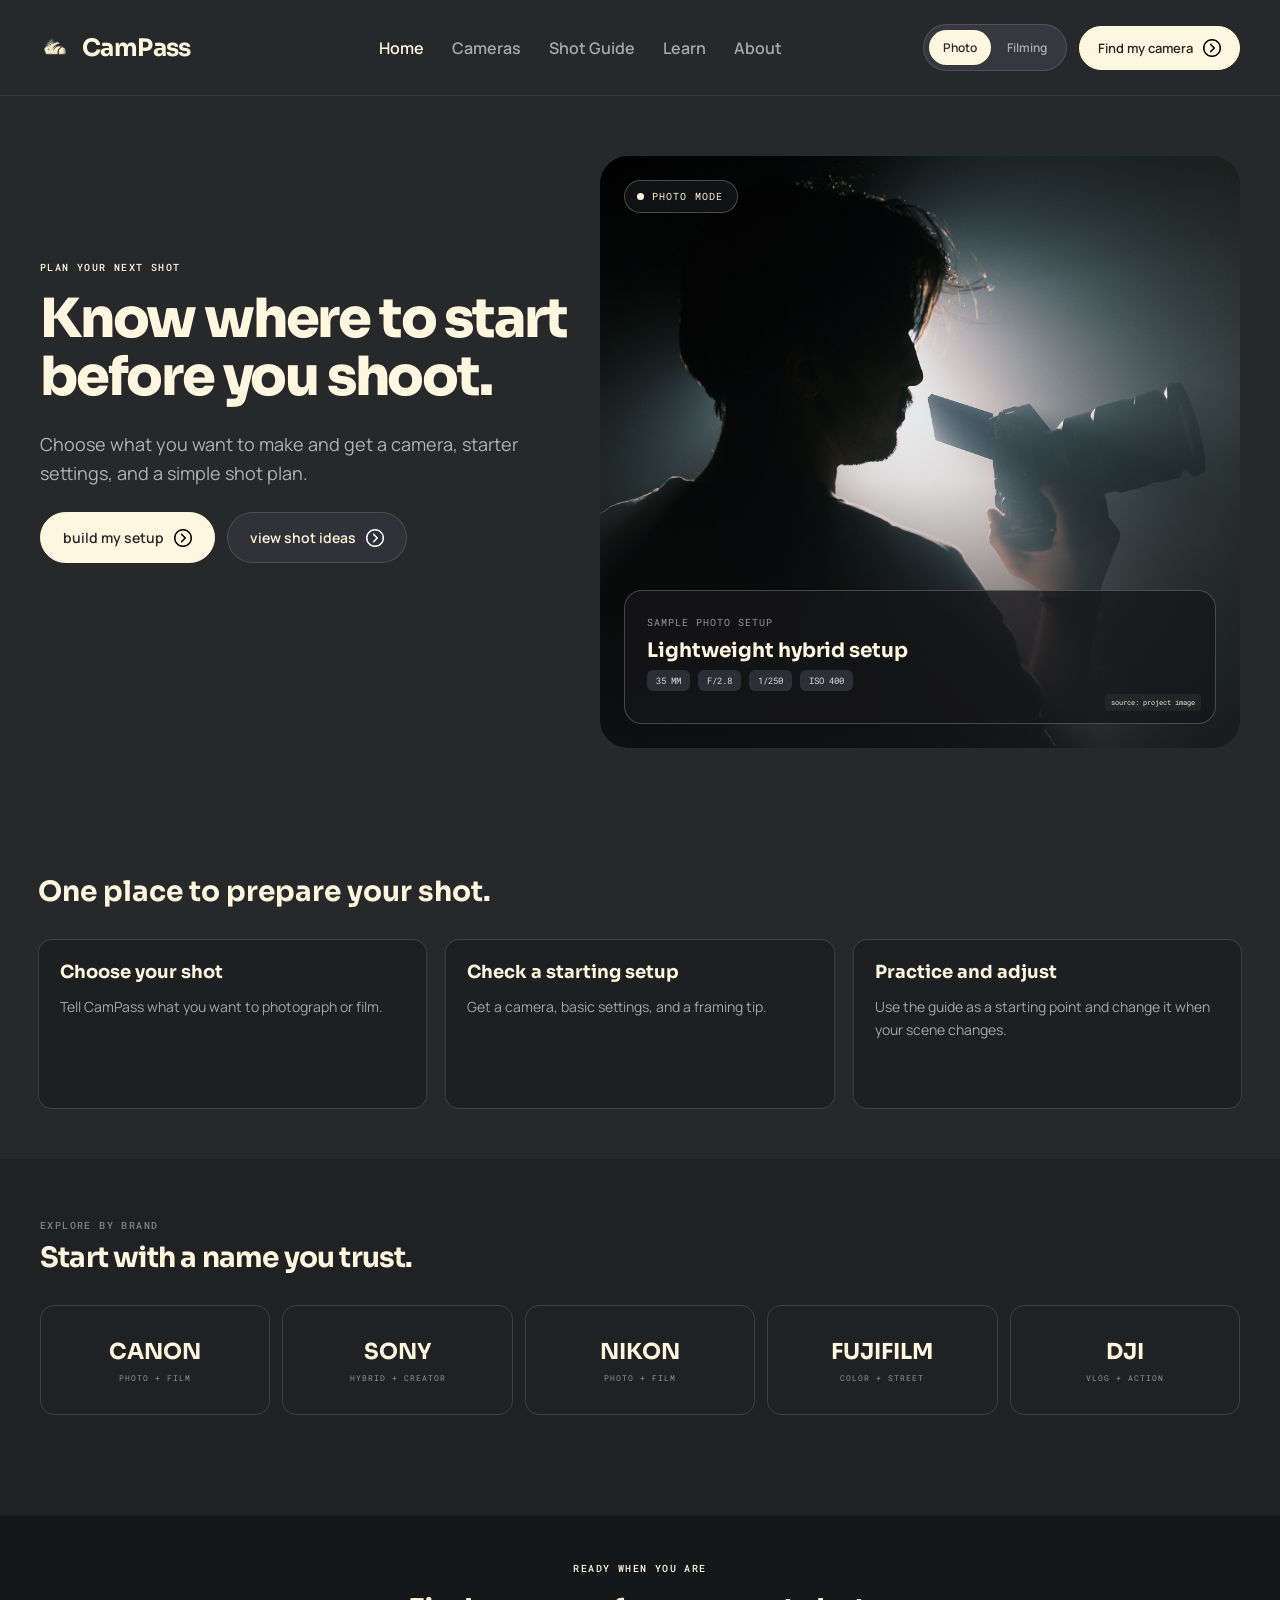
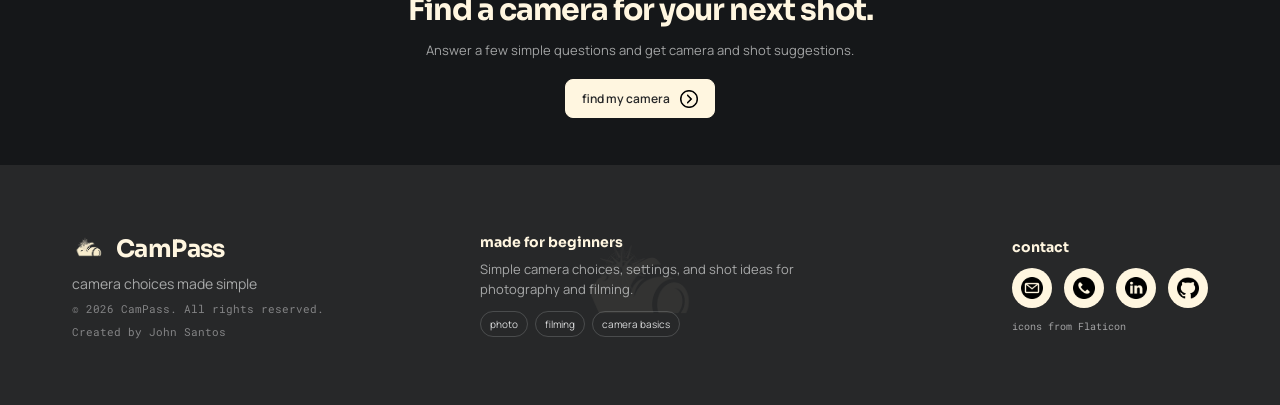
==== commit 74222de6: "Add shot setup guide" ====
--- a/index.html
+++ b/index.html
@@ -16,12 +16,12 @@
     <main>
       <section class = "homeHero">
         <div class = "heroCopy">
-          <p class = "eyebrow">camera guide</p>
-          <h1 class = "heroHeading">Find the gear.<br>Get the shot.</h1>
-          <p>Choose what you want to shoot. CamPass will suggest a camera, lens, settings, and simple shot ideas.</p>
+          <p class = "eyebrow">plan your next shot</p>
+          <h1 class = "heroHeading">Know where to start before you shoot.</h1>
+          <p>Choose what you want to make and get a camera, starter settings, and a simple shot plan.</p>
 
           <div class = "heroActions">
-            <a class = "button primary" href="camera-finder.html">find a camera <span class = "arrow" aria-hidden="true"></span></a>
+            <a class = "button primary" href="shoot-setup.html">build my setup <span class = "arrow" aria-hidden="true"></span></a>
             <a class = "button" href="shot-guide.html">view shot ideas <span class = "arrow" aria-hidden="true"></span></a>
           </div>
         </div>
@@ -35,6 +35,17 @@
             <div class = "settingTags" id="hero-result-tags"><span>35 MM</span><span>F/2.8</span><span>1/250</span><span>ISO 400</span></div>
             <a class = "imgCredit" href="https://github.com/jmsantos9925-eng/img/blob/main/CamPass/hero%20image.jpg" target="_blank" rel="noopener">source: project image</a>
           </div>
+        </div>
+      </section>
+
+      <section class = "homeGoal">
+        <div class = "goalHeading">
+          <div><h2>One place to prepare your shot.</h2></div>
+        </div>
+        <div class = "goalGrid">
+          <article class = "goalCard"><strong>Choose your shot</strong><p>Tell CamPass what you want to photograph or film.</p></article>
+          <article class = "goalCard"><strong>Check a starting setup</strong><p>Get a camera, basic settings, and a framing tip.</p></article>
+          <article class = "goalCard"><strong>Practice and adjust</strong><p>Use the guide as a starting point and change it when your scene changes.</p></article>
         </div>
       </section>
 
--- a/css/style.css
+++ b/css/style.css
@@ -483,6 +483,56 @@
   font-size: 13px;
 }
 
+.footerInfo {
+  display: none;
+}
+
+.footerInfoCopy {
+  position: relative;
+  z-index: 1;
+}
+
+.footerInfo strong {
+  display: block;
+  margin-bottom: 8px;
+  color: var(--cream);
+  font-family: "Sora", sans-serif;
+  font-size: 14px;
+}
+
+.footerInfo p {
+  max-width: 320px;
+  margin: 0 0 12px;
+  color: var(--muted);
+  font-size: 13px;
+  line-height: 1.55;
+}
+
+.footerMark {
+  position: absolute;
+  top: 50%;
+  left: 50%;
+  width: 140px;
+  height: 140px;
+  opacity: 0.06;
+  object-fit: contain;
+  transform: translate(-50%, -50%);
+}
+
+.footerTags {
+  display: flex;
+  flex-wrap: wrap;
+  gap: 7px;
+}
+
+.footerTags span {
+  padding: 5px 9px;
+  border: 1px solid rgba(216, 217, 218, 0.2);
+  border-radius: 999px;
+  color: var(--light);
+  font-size: 10px;
+}
+
 .contactIcons {
   display: flex;
   gap: 12px;
@@ -642,6 +692,61 @@
   background: rgba(97, 103, 122, 0.32);
   font-family: "Roboto Mono", monospace;
   font-size: 9px;
+}
+
+.homeGoal {
+  padding: 64px 72px;
+  background: var(--dark);
+}
+
+.goalHeading {
+  display: flex;
+  align-items: flex-end;
+  justify-content: space-between;
+  gap: 40px;
+  margin-bottom: 30px;
+}
+
+.goalHeading h2 {
+  margin: 8px 0 0;
+  color: var(--cream);
+  font-family: "Sora", sans-serif;
+  font-size: 34px;
+}
+
+.goalHeading > p {
+  max-width: 440px;
+  margin: 0;
+  color: var(--muted);
+  font-size: 15px;
+  line-height: 1.65;
+}
+
+.goalGrid {
+  display: grid;
+  grid-template-columns: repeat(3, 1fr);
+  gap: 18px;
+}
+
+.goalCard {
+  min-height: 155px;
+  padding: 26px;
+  border: 1px solid var(--line);
+  border-radius: 14px;
+  background: var(--panel);
+}
+
+.goalCard strong {
+  color: var(--cream);
+  font-family: "Sora", sans-serif;
+  font-size: 18px;
+}
+
+.goalCard p {
+  margin: 12px 0 0;
+  color: var(--muted);
+  font-size: 14px;
+  line-height: 1.65;
 }
 
 .homeBrands {
@@ -1339,6 +1444,18 @@
   line-height: 1.75;
 }
 
+.futureList {
+  margin: 14px 0 0;
+  padding-left: 18px;
+  color: var(--muted);
+  font-size: 13px;
+  line-height: 1.75;
+}
+
+.futureList li + li {
+  margin-top: 3px;
+}
+
 .aboutSection {
   margin-top: 54px;
 }
@@ -1365,6 +1482,141 @@
   color: var(--muted);
   font-size: 12px;
   line-height: 1.65;
+}
+
+.designSection {
+  margin-top: 54px;
+  padding: 34px;
+}
+
+.designHeading {
+  margin-bottom: 28px;
+}
+
+.designHeading h2 {
+  margin-bottom: 0;
+  font-family: "Sora", sans-serif;
+  font-size: 28px;
+}
+
+.designGrid {
+  display: grid;
+  grid-template-columns: repeat(3, minmax(0, 1fr));
+  gap: 18px;
+}
+
+.designBlock {
+  min-height: 270px;
+  padding: 22px;
+  border: 1px solid rgba(216, 217, 218, 0.14);
+  border-radius: 11px;
+  background: var(--panel);
+}
+
+.designBlock h3 {
+  margin-bottom: 18px;
+  color: var(--cream);
+  font-family: "Sora", sans-serif;
+  font-size: 17px;
+}
+
+.colorList {
+  display: grid;
+  grid-template-columns: repeat(4, minmax(0, 1fr));
+  gap: 8px;
+}
+
+.colorItem {
+  text-align: center;
+}
+
+.colorItem span {
+  display: block;
+  height: 68px;
+  margin-bottom: 8px;
+  border: 1px solid rgba(216, 217, 218, 0.2);
+  border-radius: 8px;
+}
+
+.colorItem small,
+.logoSource {
+  color: var(--faint);
+  font-family: "Roboto Mono", monospace;
+  font-size: 10px;
+}
+
+.colorDark {
+  background: #272829;
+}
+
+.colorSlate {
+  background: #61677a;
+}
+
+.colorLight {
+  background: #d8d9da;
+}
+
+.colorCream {
+  background: #fff6e0;
+}
+
+.designSource {
+  display: inline-block;
+  margin-top: 20px;
+  color: var(--cream);
+  font-size: 12px;
+}
+
+.fontList {
+  display: grid;
+  gap: 10px;
+}
+
+.fontSample {
+  display: flex;
+  align-items: center;
+  justify-content: space-between;
+  gap: 14px;
+  padding: 10px 12px;
+  border-radius: 7px;
+  background: var(--panel-soft);
+}
+
+.fontSample strong {
+  color: var(--light);
+  font-size: 15px;
+}
+
+.fontSample span {
+  color: var(--muted);
+  font-size: 11px;
+}
+
+.soraSample {
+  font-family: "Sora", sans-serif;
+}
+
+.manropeSample {
+  font-family: "Manrope", Arial, sans-serif;
+}
+
+.monoSample {
+  font-family: "Roboto Mono", monospace;
+}
+
+.logoBlock img {
+  width: 84px;
+  height: 84px;
+  margin-bottom: 13px;
+  object-fit: contain;
+}
+
+.logoBlock p {
+  margin-bottom: 10px;
+  color: var(--muted);
+  font-size: 13px;
+  line-height: 1.6;
 }
 
 .aboutSources {
@@ -1442,99 +1694,260 @@
 }
 
 /* finder page */
+.finderPage .page {
+  background: var(--dark-soft);
+}
+
+.finderPage .footer {
+  background: var(--dark);
+}
+
 .finderMain {
-  min-height: 1000px;
+  min-height: calc(100vh - 96px);
   padding-top: 60px;
+  padding-bottom: 82px;
+}
+
+.finderMain .pageIntro {
+  grid-template-columns: 1fr;
+  margin-bottom: 32px;
 }
 
 .finderGrid {
   display: grid;
-  grid-template-columns: 760px 512px;
-  gap: 24px;
+  grid-template-columns: minmax(0, 1.1fr) minmax(390px, 0.8fr);
+  gap: 28px;
 }
 
 .finderForm,
 .finderResult {
-  height: 680px;
-  padding: 28px;
+  height: auto;
+  min-height: 630px;
+  padding: 34px;
 }
 
 .finderForm h2 {
-  margin-bottom: 12px;
+  margin-bottom: 9px;
   font-family: "Sora", sans-serif;
-  font-size: 27px;
+  font-size: 29px;
 }
 
 .finderForm > p {
   color: var(--muted);
-  font-size: 12px;
+  font-size: 14px;
 }
 
 .question {
-  margin: 22px 0 0;
-  padding: 0;
-  border: 0;
+  margin: 18px 0 0;
+  padding: 18px;
+  border: 1px solid rgba(216, 217, 218, 0.12);
+  border-radius: 12px;
+  background: rgba(48, 51, 55, 0.42);
 }
 
 .question legend {
-  margin-bottom: 10px;
-  font-size: 12px;
+  padding: 0 7px;
+  color: var(--light);
+  font-size: 13px;
+  font-weight: 600;
 }
 
 .question .filters {
+  margin-top: 4px;
   margin-bottom: 0;
   gap: 8px;
 }
 
 .question .chip {
-  min-height: 36px;
-  padding: 0 15px;
+  min-height: 38px;
+  padding: 0 16px;
 }
 
 .formActions {
   display: flex;
-  flex-direction: column;
-  align-items: flex-start;
-  gap: 18px;
-  margin-top: 20px;
+  align-items: center;
+  gap: 12px;
+  margin-top: 24px;
+}
+
+.resetButton {
+  background: transparent;
 }
 
 .finderResult .imgBox {
-  height: 260px;
-  margin-bottom: 14px;
+  height: 285px;
+  margin-bottom: 20px;
 }
 
 .finderResult h2 {
-  margin: 14px 0 12px;
+  margin: 12px 0 10px;
   font-family: "Sora", sans-serif;
   font-size: 28px;
 }
 
 .finderResult > p {
   color: var(--muted);
+  font-size: 14px;
+  line-height: 1.6;
+}
+
+.finderResult .tagList {
+  margin: 17px 0;
+}
+
+.resultWhy {
+  margin-bottom: 20px;
+  padding: 15px 16px;
+  border-radius: 10px;
+  background: var(--panel-soft);
+}
+
+.resultWhy p {
+  margin: 0;
+  color: var(--muted);
   font-size: 13px;
-}
-
-.finderResult .tagList {
-  margin: 18px 0;
-}
-
-.resultLink {
-  color: var(--cream);
-  font-size: 12px;
-  text-decoration: none;
+  line-height: 1.5;
+}
+
+.resultButton {
+  align-self: flex-start;
+}
+
+.setupPage .page {
+  background: var(--dark-soft);
+}
+
+.setupPage .footer {
+  background: var(--dark);
+}
+
+.setupMain {
+  min-height: calc(100vh - 96px);
+  padding-top: 60px;
+  padding-bottom: 82px;
+}
+
+.setupGrid {
+  display: grid;
+  grid-template-columns: minmax(0, 1fr) minmax(470px, 0.86fr);
+  gap: 28px;
+}
+
+.setupForm,
+.setupResult {
+  min-height: 660px;
+  padding: 34px;
+}
+
+.setupForm .question:first-child {
+  margin-top: 0;
+}
+
+.setupButton {
+  margin-top: 26px;
+}
+
+.beginnerText {
+  display: inline-flex;
+  padding: 8px 11px;
+  border-radius: 999px;
+  background: var(--cream);
+  color: var(--dark);
+  font-size: 10px;
+  font-weight: 700;
+}
+
+.setupResult h2 {
+  margin: 24px 0 8px;
+  font-family: "Sora", sans-serif;
+  font-size: 31px;
+}
+
+.setupResult > p {
+  color: var(--cream);
+  font-size: 17px;
+  font-weight: 700;
+}
+
+.setupSpecs {
+  display: grid;
+  grid-template-columns: repeat(2, 1fr);
+  gap: 10px;
+  margin: 24px 0;
+}
+
+.setupSpecs span {
+  display: flex;
+  min-height: 72px;
+  flex-direction: column;
+  justify-content: center;
+  padding: 14px;
+  border-radius: 10px;
+  background: var(--panel-soft);
+}
+
+.setupSpecs small,
+.specItem span {
+  color: var(--faint);
+  font-family: "Roboto Mono", monospace;
+  font-size: 9px;
+  text-transform: uppercase;
+}
+
+.setupSpecs strong {
+  margin-top: 5px;
+  color: var(--cream);
+  font-size: 15px;
+}
+
+.setupTip,
+.setupList {
+  margin-top: 18px;
+  color: var(--light);
+}
+
+.setupTip p,
+.setupList li {
+  color: var(--muted);
+  font-size: 13px;
+  line-height: 1.6;
+}
+
+.setupList ul {
+  margin: 9px 0 0;
+  padding-left: 20px;
+}
+
+.setupLinks {
+  display: flex;
+  gap: 10px;
+  margin-top: 24px;
 }
 
 /* camera information page */
+.cameraInfoPage .page {
+  background: var(--dark-soft);
+}
+
+.cameraInfoPage .footer {
+  background: var(--dark);
+}
+
 .cameraInfoMain {
-  min-height: 1100px;
+  min-height: calc(100vh - 96px);
   padding-top: 60px;
+  padding-bottom: 82px;
+}
+
+.cameraInfoMain .pageIntro {
+  grid-template-columns: 1fr;
+  margin-bottom: 32px;
 }
 
 .cameraInfoPanel {
   display: grid;
   grid-template-columns: 650px 1fr;
-  gap: 36px;
+  gap: 42px;
   height: 500px;
   padding: 24px;
 }
@@ -1544,7 +1957,14 @@
 }
 
 .cameraInfoCopy {
-  padding-top: 16px;
+  display: flex;
+  flex-direction: column;
+  justify-content: center;
+  padding: 16px 12px 16px 0;
+}
+
+.cameraInfoCopy .cardLabel {
+  font-size: 11px;
 }
 
 .cameraInfoCopy h2 {
@@ -1555,14 +1975,14 @@
 
 .cameraInfoCopy > p {
   color: var(--muted);
-  font-size: 13px;
+  font-size: 15px;
   line-height: 1.65;
 }
 
 .simpleNote {
-  margin-top: 18px;
-  padding: 16px;
-  border-radius: 8px;
+  margin-top: 22px;
+  padding: 18px;
+  border-radius: 10px;
   background: var(--panel-soft);
 }
 
@@ -1570,13 +1990,14 @@
   display: block;
   margin-bottom: 6px;
   color: var(--cream);
-  font-size: 12px;
+  font-size: 14px;
 }
 
 .simpleNote p {
   margin-bottom: 0;
   color: var(--muted);
-  font-size: 11px;
+  font-size: 13px;
+  line-height: 1.5;
 }
 
 .cameraInfoMain .infoGrid {
@@ -1584,13 +2005,23 @@
 }
 
 .cameraInfoMain .infoCard {
-  height: 230px;
-}
-
-.infoCard a {
-  color: var(--cream);
+  height: 220px;
+  padding: 28px;
+}
+
+.cameraInfoMain .infoCard h3 {
+  margin-top: 0;
+  font-size: 24px;
+}
+
+.cameraInfoMain .infoCard p {
+  font-size: 14px;
+  line-height: 1.65;
+}
+
+.cameraInfoMain .infoSource {
+  margin-top: 6px;
   font-size: 12px;
-  text-decoration: none;
 }
 
 .noteActions {
@@ -1628,12 +2059,75 @@
     padding-left: 40px;
   }
 
+  .homeGoal {
+    padding: 50px 38px;
+  }
+
+  .goalHeading h2 {
+    font-size: 28px;
+  }
+
+  .goalHeading > p {
+    max-width: 330px;
+    font-size: 13px;
+  }
+
+  .goalCard {
+    min-height: 170px;
+    padding: 21px;
+  }
+
+  .setupGrid {
+    grid-template-columns: minmax(0, 1fr) minmax(360px, 0.86fr);
+  }
+
+  .setupForm,
+  .setupResult {
+    padding: 24px;
+  }
+
   .learnPanel {
     grid-template-columns: minmax(0, 1.45fr) minmax(390px, 0.9fr);
   }
 
   .learnPanel > div {
     min-width: 0;
+  }
+}
+
+@media (min-width: 1100px) {
+  .footer {
+    display: grid;
+    grid-template-columns: minmax(260px, 1fr) minmax(280px, 360px) minmax(260px, 1fr);
+  }
+
+  .footerInfo {
+    position: relative;
+    display: flex;
+    flex-direction: column;
+    min-height: 140px;
+    justify-content: center;
+    justify-self: center;
+  }
+
+  .footerContact {
+    justify-self: end;
+  }
+
+  .footerBrand p {
+    font-size: 14px;
+  }
+
+  .footerBrand small {
+    font-size: 11px;
+  }
+
+  .footerContact strong {
+    font-size: 14px;
+  }
+
+  .iconCredit {
+    font-size: 10px;
   }
 }
 
@@ -1937,6 +2431,14 @@
     gap: 28px;
   }
 
+  .designGrid {
+    grid-template-columns: repeat(2, minmax(0, 1fr));
+  }
+
+  .logoBlock {
+    grid-column: 1 / -1;
+  }
+
   .infoGrid {
     gap: 18px;
   }
@@ -2114,7 +2616,8 @@
   .videoMain,
   .aboutMain,
   .finderMain,
-  .cameraInfoMain {
+  .cameraInfoMain,
+  .setupMain {
     min-height: 0;
     padding-top: 44px;
     padding-bottom: 44px;
@@ -2201,6 +2704,35 @@
   .homeBrands {
     height: auto;
     padding: 40px 20px;
+  }
+
+  .homeGoal {
+    padding: 40px 20px;
+  }
+
+  .goalHeading {
+    align-items: flex-start;
+    flex-direction: column;
+    gap: 14px;
+  }
+
+  .goalHeading h2 {
+    font-size: 25px;
+  }
+
+  .goalHeading > p {
+    font-size: 12px;
+    line-height: 1.6;
+  }
+
+  .goalGrid,
+  .setupGrid {
+    grid-template-columns: 1fr;
+  }
+
+  .goalCard {
+    min-height: 0;
+    padding: 21px;
   }
 
   .brandHeading {
@@ -2236,6 +2768,26 @@
     grid-template-columns: 1fr;
   }
 
+  .designSection {
+    padding: 22px;
+  }
+
+  .designHeading h2 {
+    font-size: 24px;
+  }
+
+  .designGrid {
+    grid-template-columns: 1fr;
+  }
+
+  .logoBlock {
+    grid-column: auto;
+  }
+
+  .colorItem span {
+    height: 58px;
+  }
+
   .brandCard {
     height: 64px;
   }
@@ -2278,6 +2830,21 @@
   .cameraCard .imgBox,
   .shotCard .imgBox {
     height: 210px;
+  }
+
+  .setupForm,
+  .setupResult {
+    min-height: 0;
+    padding: 19px;
+  }
+
+  .setupResult h2 {
+    font-size: 25px;
+  }
+
+  .setupLinks {
+    align-items: flex-start;
+    flex-direction: column;
   }
 
   .wideNote {
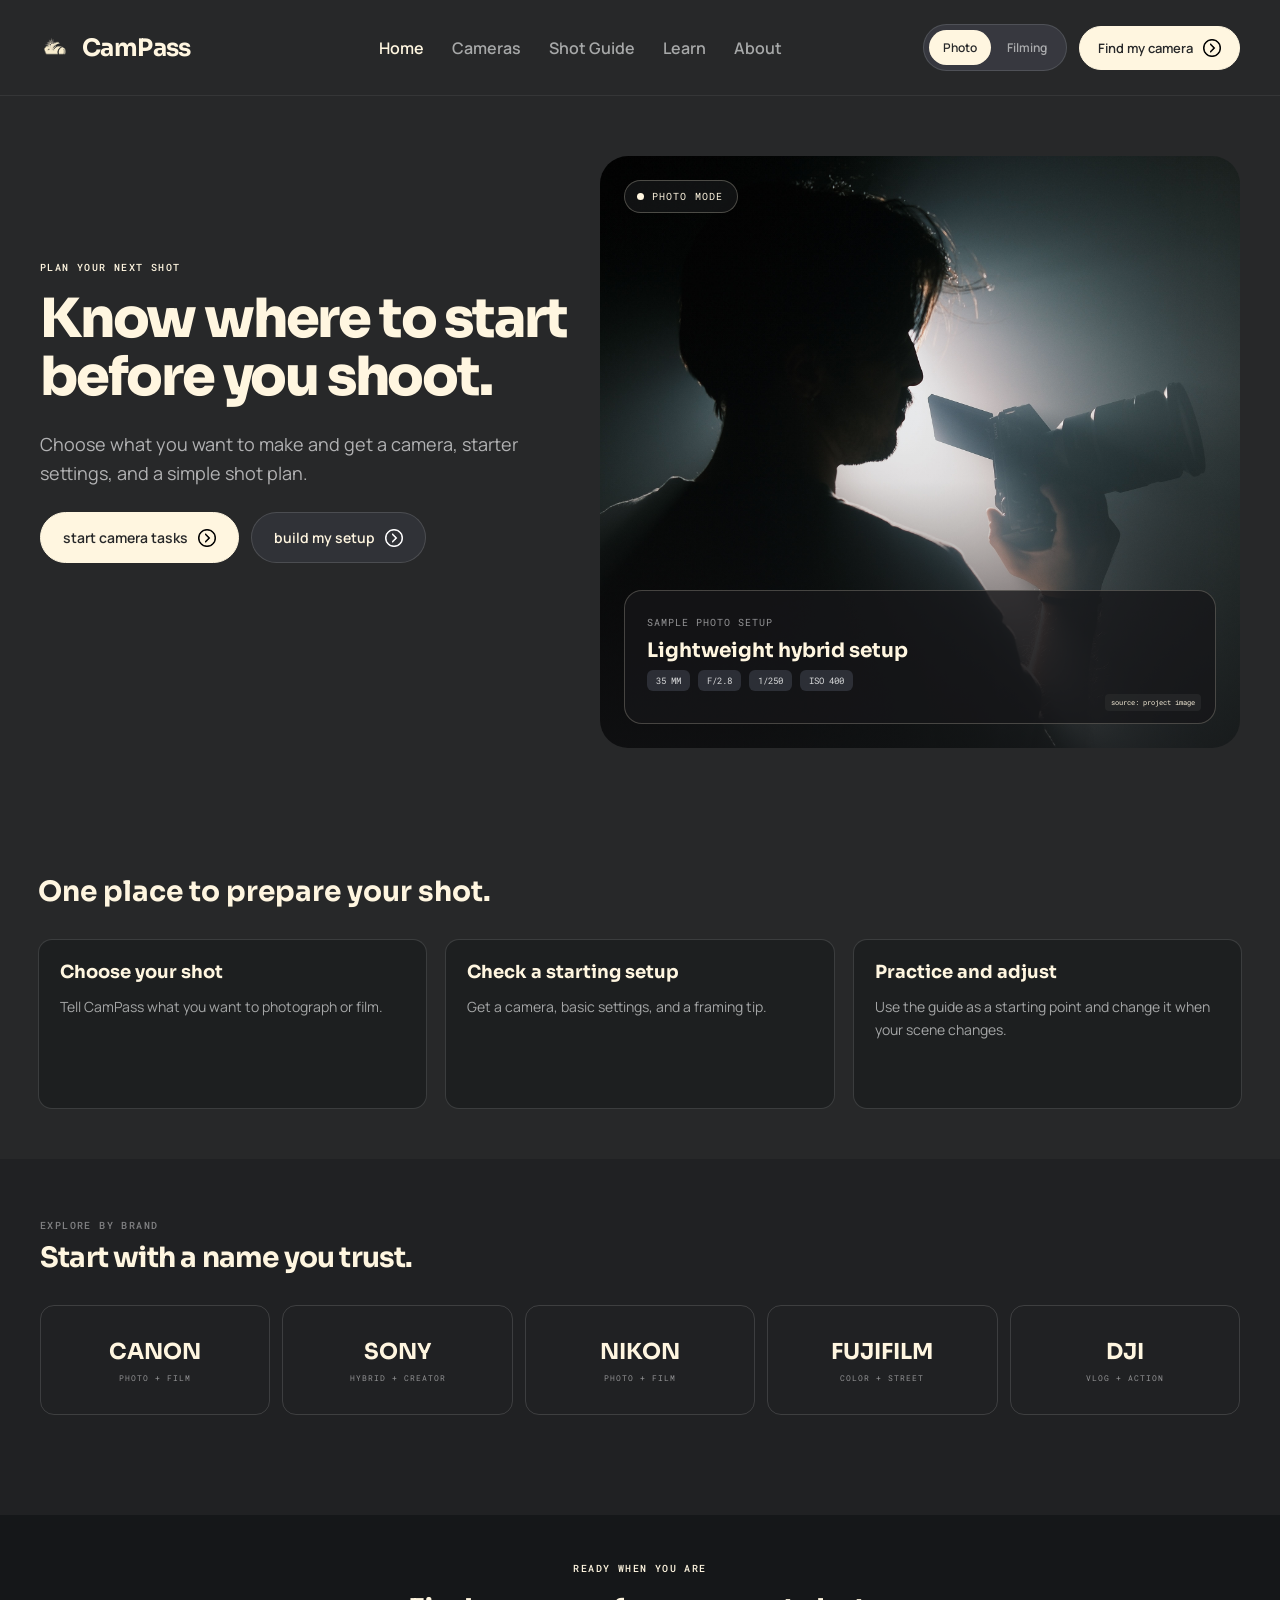
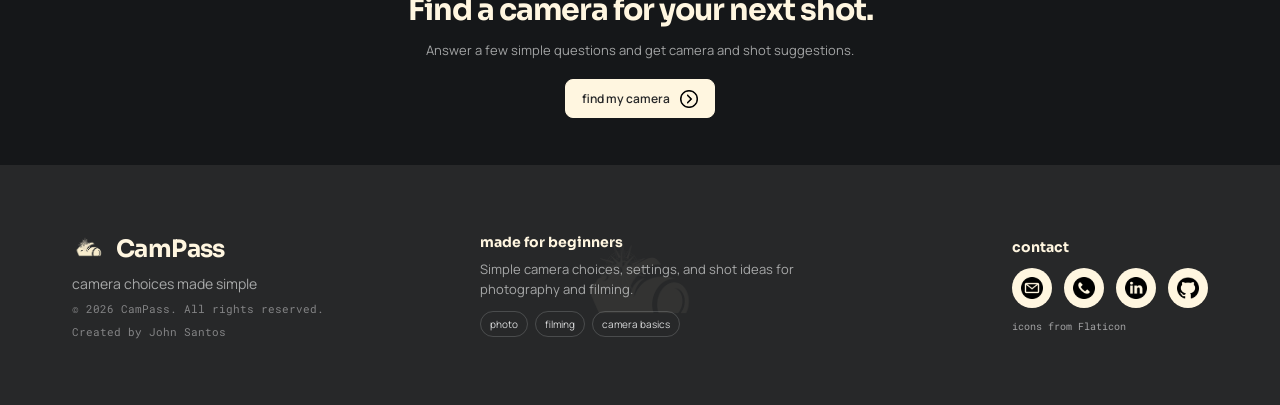
==== commit 36e102bc: "Update button links in index.html" ====
--- a/index.html
+++ b/index.html
@@ -21,8 +21,8 @@
           <p>Choose what you want to make and get a camera, starter settings, and a simple shot plan.</p>
 
           <div class = "heroActions">
-            <a class = "button primary" href="shoot-setup.html">build my setup <span class = "arrow" aria-hidden="true"></span></a>
-            <a class = "button" href="shot-guide.html">view shot ideas <span class = "arrow" aria-hidden="true"></span></a>
+            <a class = "button primary" href="camera-tasks.html">start camera tasks <span class = "arrow" aria-hidden="true"></span></a>
+            <a class = "button" href="shoot-setup.html">build my setup <span class = "arrow" aria-hidden="true"></span></a>
           </div>
         </div>
 
--- a/css/style.css
+++ b/css/style.css
@@ -850,6 +850,28 @@
   margin-bottom: 18px;
 }
 
+.cameraCard .imgBox::before,
+.shotCard .imgBox::before {
+  position: absolute;
+  top: 10px;
+  left: 10px;
+  z-index: 2;
+  max-width: calc(100% - 20px);
+  padding: 8px 12px;
+  border: 1px solid rgba(255, 246, 224, 0.28);
+  border-radius: 999px;
+  background: var(--dark);
+  color: var(--cream);
+  content: "recommended for beginners";
+  font-size: 10px;
+  line-height: 1.2;
+  letter-spacing: 0.1px;
+  font-weight: 700;
+  white-space: nowrap;
+  overflow: hidden;
+  text-overflow: ellipsis;
+}
+
 .cardLabel {
   color: var(--cream);
   font-family: "Roboto Mono", monospace;
@@ -894,20 +916,35 @@
 
 .shotCard .settingsRow {
   display: flex;
-  height: 46px;
+  height: 50px;
   align-items: center;
   justify-content: space-between;
+  gap: 12px;
   margin-top: 10px;
-  padding: 0 14px;
+  padding: 0 16px;
+  border: 1px solid rgba(216, 217, 218, 0.12);
   border-radius: 8px;
   background: var(--panel-soft);
   color: var(--cream);
   font-family: "Roboto Mono", monospace;
+  font-size: 12px;
+  font-weight: 500;
+  line-height: 1.35;
+}
+
+.shotCard .settingsRow span:first-child {
+  min-width: 0;
+  white-space: nowrap;
+  overflow: hidden;
+  text-overflow: ellipsis;
+}
+
+.shotCard .settingsRow span:last-child {
+  flex-shrink: 0;
+  color: var(--light);
   font-size: 11px;
-}
-
-.shotCard .settingsRow span:last-child {
-  font-size: 10px;
+  text-align: right;
+  white-space: nowrap;
 }
 
 /* learn page */
@@ -1963,12 +2000,8 @@
   padding: 16px 12px 16px 0;
 }
 
-.cameraInfoCopy .cardLabel {
-  font-size: 11px;
-}
-
 .cameraInfoCopy h2 {
-  margin: 18px 0;
+  margin: 20px 0 18px;
   font-family: "Sora", sans-serif;
   font-size: 30px;
 }
@@ -2002,6 +2035,59 @@
 
 .cameraInfoMain .infoGrid {
   margin-top: 32px;
+}
+
+.cameraSpecs {
+  margin-top: 32px;
+  padding: 28px;
+  border: 1px solid rgba(216, 217, 218, 0.2);
+  border-radius: 16px;
+  background: var(--panel);
+}
+
+.specsHeading {
+  display: flex;
+  align-items: flex-end;
+  justify-content: space-between;
+  gap: 30px;
+  margin-bottom: 22px;
+}
+
+.specsHeading h2 {
+  margin: 0;
+  font-family: "Sora", sans-serif;
+  font-size: 27px;
+}
+
+.specsHeading p {
+  max-width: 420px;
+  margin: 0;
+  color: var(--muted);
+  font-size: 13px;
+  line-height: 1.55;
+  text-align: right;
+}
+
+.specGrid {
+  display: grid;
+  grid-template-columns: repeat(4, 1fr);
+  gap: 12px;
+}
+
+.specItem {
+  display: flex;
+  min-height: 95px;
+  flex-direction: column;
+  justify-content: center;
+  padding: 18px;
+  border-radius: 10px;
+  background: var(--panel-soft);
+}
+
+.specItem strong {
+  margin-top: 8px;
+  color: var(--cream);
+  font-size: 15px;
 }
 
 .cameraInfoMain .infoCard {
@@ -2084,6 +2170,10 @@
   .setupForm,
   .setupResult {
     padding: 24px;
+  }
+
+  .specGrid {
+    grid-template-columns: repeat(2, 1fr);
   }
 
   .learnPanel {
@@ -2726,7 +2816,8 @@
   }
 
   .goalGrid,
-  .setupGrid {
+  .setupGrid,
+  .specGrid {
     grid-template-columns: 1fr;
   }
 
@@ -2832,6 +2923,18 @@
     height: 210px;
   }
 
+  .cameraCard .imgBox::before,
+  .shotCard .imgBox::before {
+    font-size: 9px;
+  }
+
+  .shotCard .settingsRow {
+    min-height: 50px;
+    height: auto;
+    gap: 8px;
+    padding: 0 12px;
+  }
+
   .setupForm,
   .setupResult {
     min-height: 0;
@@ -2842,9 +2945,18 @@
     font-size: 25px;
   }
 
-  .setupLinks {
+  .setupLinks,
+  .specsHeading {
     align-items: flex-start;
     flex-direction: column;
+  }
+
+  .cameraSpecs {
+    padding: 20px;
+  }
+
+  .specsHeading p {
+    text-align: left;
   }
 
   .wideNote {
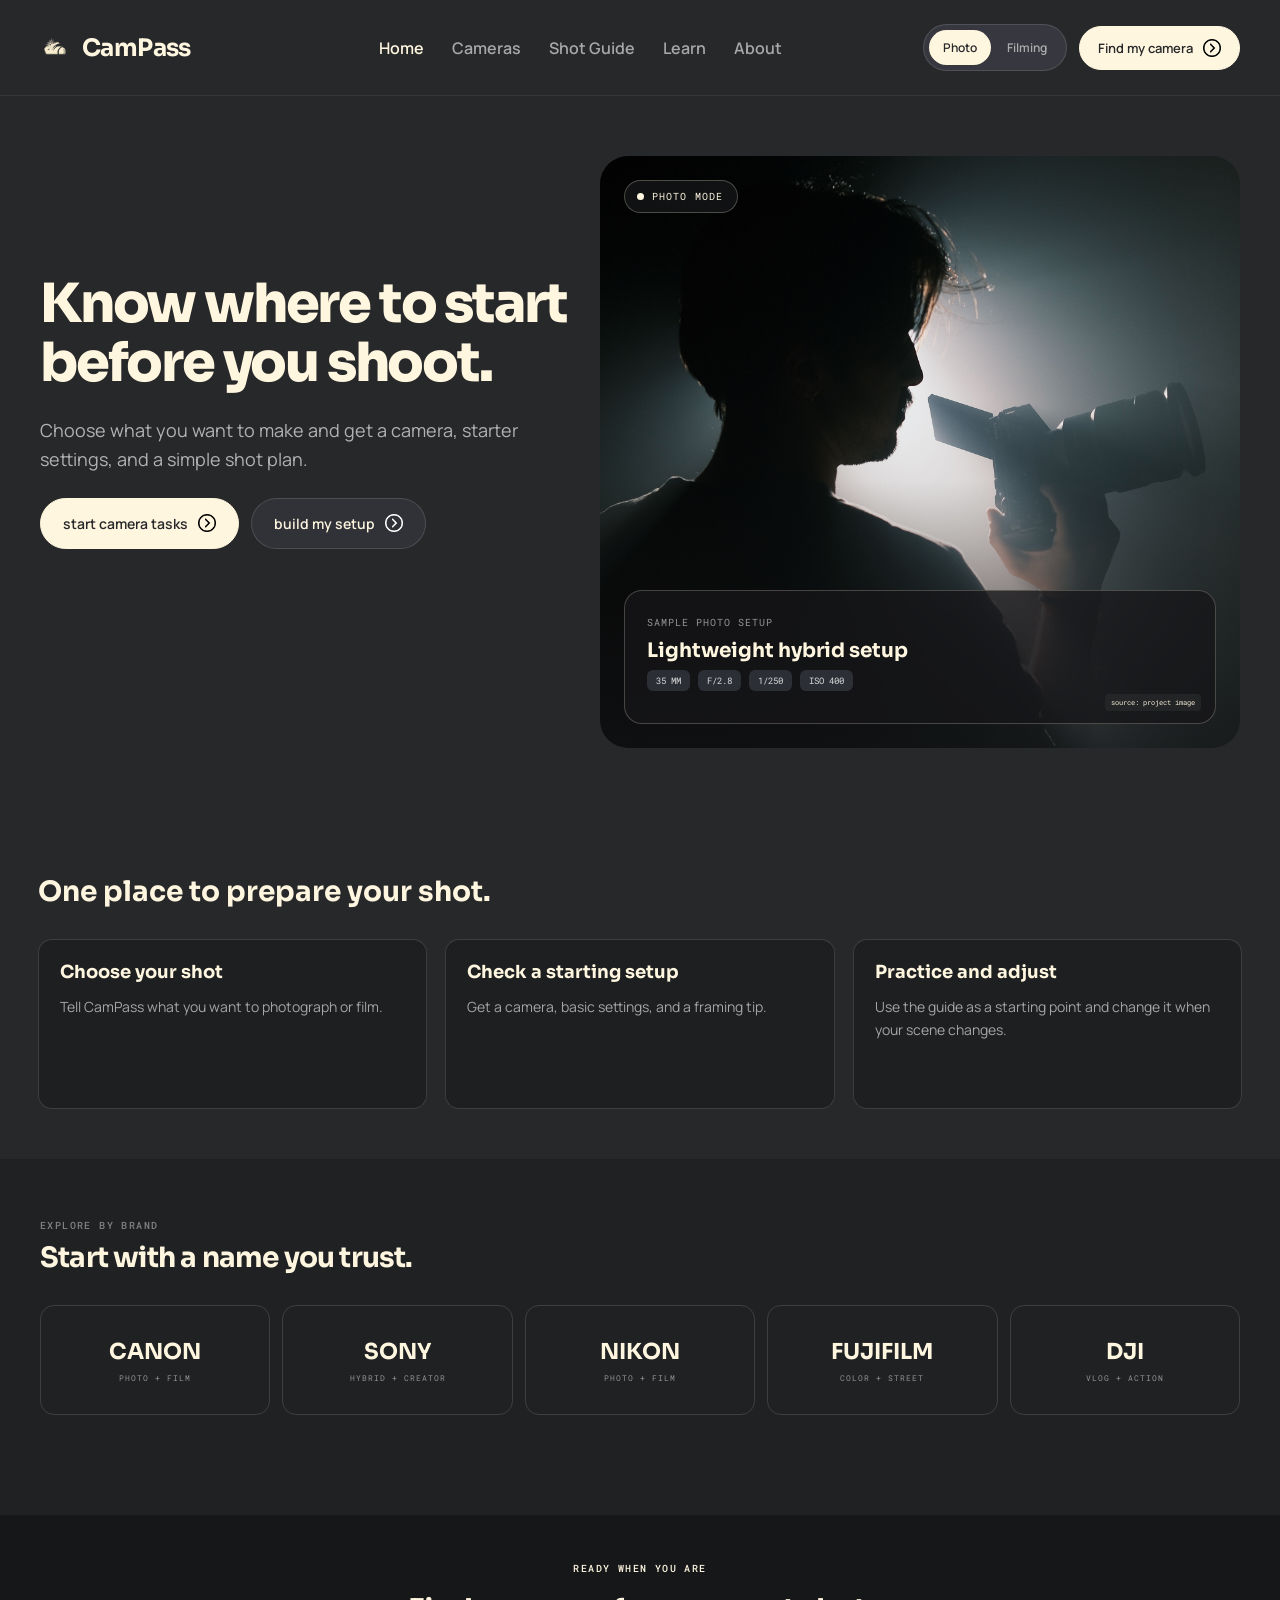
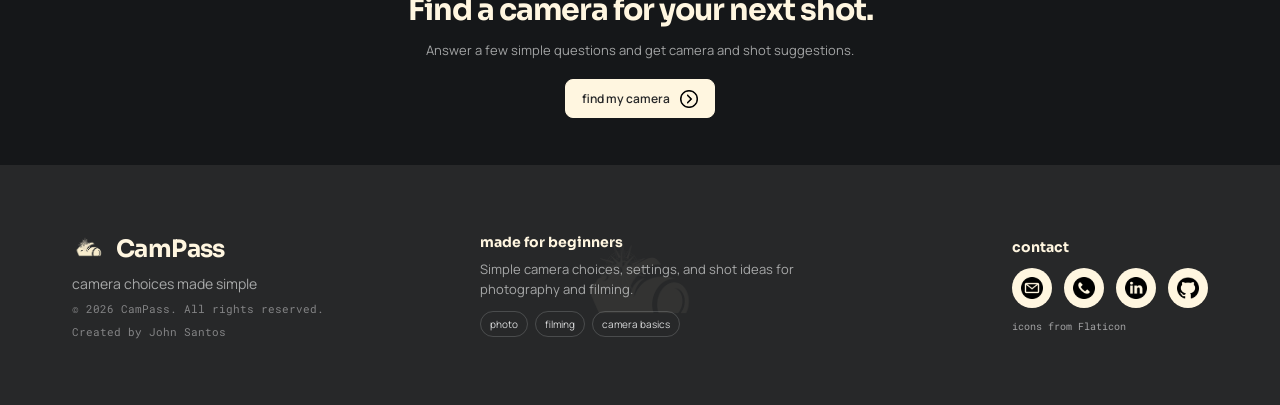
==== commit eb5d1f43: "Remove eyebrow paragraph from homeHero section" ====
--- a/index.html
+++ b/index.html
@@ -16,7 +16,6 @@
     <main>
       <section class = "homeHero">
         <div class = "heroCopy">
-          <p class = "eyebrow">plan your next shot</p>
           <h1 class = "heroHeading">Know where to start before you shoot.</h1>
           <p>Choose what you want to make and get a camera, starter settings, and a simple shot plan.</p>
 
--- a/css/style.css
+++ b/css/style.css
@@ -285,6 +285,325 @@
   grid-template-columns: 1fr;
 }
 
+.taskStart {
+  display: grid;
+  grid-template-columns: minmax(0, 1fr) auto;
+  gap: 28px;
+  align-items: center;
+  margin-bottom: 34px;
+  padding: 26px 28px;
+  border: 1px solid rgba(216, 217, 218, 0.2);
+  border-radius: 18px;
+  background: rgba(20, 21, 23, 0.54);
+}
+
+.taskStart h2,
+.taskHero h2 {
+  margin: 0 0 8px;
+  color: var(--cream);
+  font-size: 25px;
+}
+
+.taskStart p:not(.eyebrow),
+.taskHero > div > p:not(.eyebrow) {
+  max-width: 680px;
+  margin: 0;
+  color: var(--muted);
+  font-size: 14px;
+  line-height: 1.6;
+}
+
+.taskBar {
+  width: min(100%, 480px);
+  height: 8px;
+  margin-top: 18px;
+  overflow: hidden;
+  border-radius: 999px;
+  background: rgba(97, 103, 122, 0.45);
+}
+
+.taskBar span {
+  display: block;
+  height: 100%;
+  border-radius: inherit;
+  background: var(--cream);
+  transition: width 0.2s ease;
+}
+
+.taskPage .page {
+  background: var(--dark-soft);
+}
+
+.taskPage .footer {
+  background: var(--dark);
+}
+
+.taskMain {
+  min-height: 1020px;
+}
+
+.taskHero {
+  display: grid;
+  grid-template-columns: minmax(0, 1fr) 185px;
+  gap: 28px;
+  align-items: center;
+  margin-bottom: 30px;
+  padding: 30px;
+  border: 1px solid rgba(216, 217, 218, 0.2);
+  border-radius: 18px;
+  background: rgba(20, 21, 23, 0.54);
+}
+
+.taskCount {
+  display: flex;
+  min-height: 132px;
+  flex-direction: column;
+  align-items: center;
+  justify-content: center;
+  border: 1px solid rgba(216, 217, 218, 0.2);
+  border-radius: 14px;
+  background: rgba(97, 103, 122, 0.18);
+}
+
+.taskCount strong {
+  color: var(--cream);
+  font-family: "Sora", sans-serif;
+  font-size: 42px;
+  line-height: 1;
+}
+
+.taskCount span {
+  margin-top: 8px;
+  color: var(--muted);
+  font-size: 12px;
+}
+
+.taskLine {
+  display: grid;
+  grid-template-columns: repeat(10, 1fr);
+  gap: 8px;
+  position: relative;
+  margin: 0 0 36px;
+}
+
+.taskLine::before {
+  position: absolute;
+  top: 17px;
+  right: 25px;
+  left: 25px;
+  z-index: 0;
+  height: 2px;
+  background: rgba(97, 103, 122, 0.58);
+  content: "";
+}
+
+.taskLine span {
+  z-index: 1;
+  display: grid;
+  width: 36px;
+  height: 36px;
+  place-items: center;
+  justify-self: center;
+  border: 1px solid rgba(216, 217, 218, 0.3);
+  border-radius: 50%;
+  background: var(--dark-soft);
+  color: var(--muted);
+  font-family: "Roboto Mono", monospace;
+  font-size: 11px;
+}
+
+.taskLine span.done {
+  border-color: var(--cream);
+  background: var(--cream);
+  color: var(--dark);
+}
+
+.taskLine span.current {
+  border-color: var(--cream);
+  box-shadow: 0 0 0 5px rgba(255, 246, 224, 0.11);
+  color: var(--cream);
+}
+
+.taskGrid {
+  display: grid;
+  grid-template-columns: repeat(2, minmax(0, 1fr));
+  gap: 18px;
+}
+
+.taskCard {
+  min-height: 330px;
+  padding: 24px;
+  border: 1px solid rgba(216, 217, 218, 0.2);
+  border-radius: 16px;
+  background: rgba(20, 21, 23, 0.58);
+}
+
+.taskCard.locked {
+  opacity: 0.48;
+}
+
+.taskCard.done {
+  border-color: rgba(255, 246, 224, 0.62);
+}
+
+.taskHead {
+  display: flex;
+  justify-content: space-between;
+  gap: 12px;
+  color: var(--cream);
+  font-family: "Roboto Mono", monospace;
+  font-size: 10px;
+  letter-spacing: 0.6px;
+  text-transform: uppercase;
+}
+
+.taskCard h2 {
+  margin: 15px 0 9px;
+  color: var(--light);
+  font-size: 23px;
+}
+
+.taskCard > p {
+  min-height: 46px;
+  margin: 0;
+  color: var(--muted);
+  font-size: 14px;
+  line-height: 1.55;
+}
+
+.taskSettings {
+  display: inline-block;
+  margin: 16px 0 10px;
+  padding: 8px 10px;
+  border-radius: 8px;
+  background: rgba(97, 103, 122, 0.35);
+  color: var(--cream);
+  font-family: "Roboto Mono", monospace;
+  font-size: 11px;
+}
+
+.taskTip {
+  min-height: 42px;
+  margin: 0 0 15px !important;
+  color: var(--muted) !important;
+  font-size: 12px !important;
+}
+
+.taskTip strong {
+  color: var(--light);
+}
+
+.taskUpload {
+  display: block;
+  margin: 14px 0;
+  color: var(--cream);
+  font-size: 12px;
+  cursor: pointer;
+}
+
+.taskUpload input {
+  display: block;
+  width: 100%;
+  margin-top: 7px;
+  color: var(--muted);
+  font-size: 11px;
+}
+
+.taskPhoto {
+  display: block;
+  width: 100%;
+  max-height: 240px;
+  margin: 15px 0;
+  border-radius: 10px;
+  object-fit: cover;
+}
+
+.taskSave {
+  min-height: 40px;
+  padding: 0 17px;
+  font-size: 12px;
+}
+
+.taskSave:disabled,
+.taskUpload input:disabled {
+  cursor: not-allowed;
+}
+
+.taskNote {
+  margin-top: 24px;
+}
+
+@media (max-width: 760px) {
+  .taskStart {
+    grid-template-columns: 1fr;
+    gap: 18px;
+    margin-bottom: 28px;
+    padding: 20px;
+  }
+
+  .taskStart h2,
+  .taskHero h2 {
+    font-size: 21px;
+  }
+
+  .taskStart p:not(.eyebrow),
+  .taskHero > div > p:not(.eyebrow) {
+    font-size: 12px;
+  }
+
+  .taskHero {
+    grid-template-columns: 1fr;
+    gap: 18px;
+    padding: 21px;
+  }
+
+  .taskCount {
+    min-height: 94px;
+  }
+
+  .taskCount strong {
+    font-size: 34px;
+  }
+
+  .taskLine {
+    grid-template-columns: repeat(5, 1fr);
+    row-gap: 16px;
+  }
+
+  .taskLine::before {
+    display: none;
+  }
+
+  .taskLine span {
+    width: 32px;
+    height: 32px;
+    font-size: 10px;
+  }
+
+  .taskGrid {
+    grid-template-columns: 1fr;
+    gap: 14px;
+  }
+
+  .taskCard {
+    min-height: 0;
+    padding: 20px;
+  }
+
+  .taskCard h2 {
+    font-size: 20px;
+  }
+
+  .taskCard > p {
+    min-height: 0;
+    font-size: 12px;
+  }
+
+  .taskTip {
+    min-height: 0;
+  }
+}
+
 .learnMain {
   min-height: 1040px;
 }
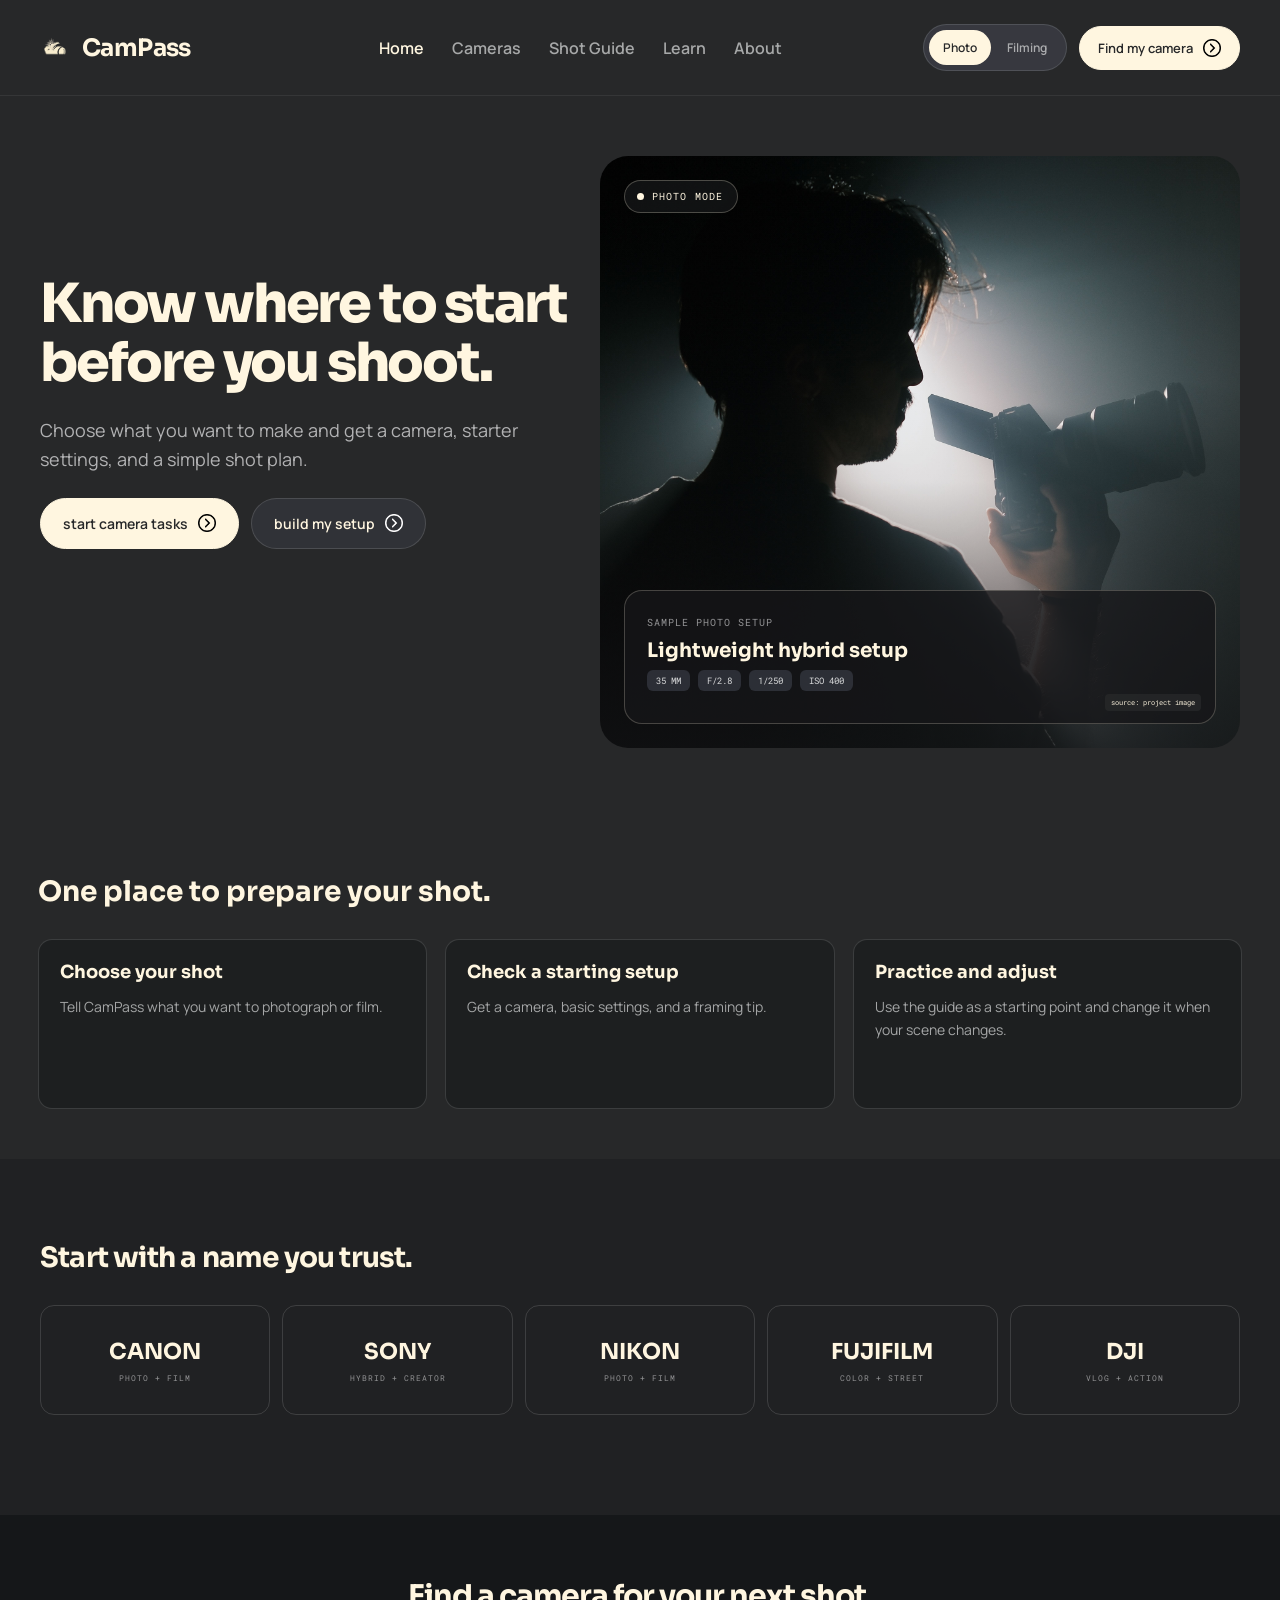
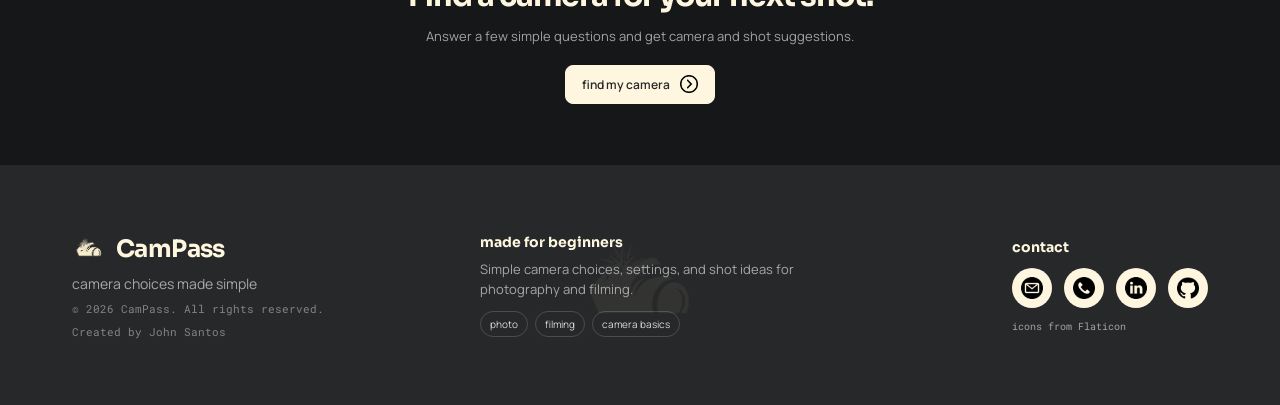
==== commit ef47a767: "Remove eyebrow paragraphs from index.html" ====
--- a/index.html
+++ b/index.html
@@ -51,7 +51,6 @@
       <section class = "homeBrands">
         <div class = "brandHeading">
           <div>
-            <p class = "eyebrow">explore by brand</p>
             <h2>Start with a name you trust.</h2>
           </div>
         </div>
@@ -67,7 +66,6 @@
     </main>
 
     <section class = "finderCta">
-      <p class = "eyebrow">ready when you are</p>
       <h2>Find a camera for your next shot.</h2>
       <p>Answer a few simple questions and get camera and shot suggestions.</p>
       <a class = "button primary small" href="camera-finder.html">find my camera <span class = "arrow" aria-hidden="true"></span></a>
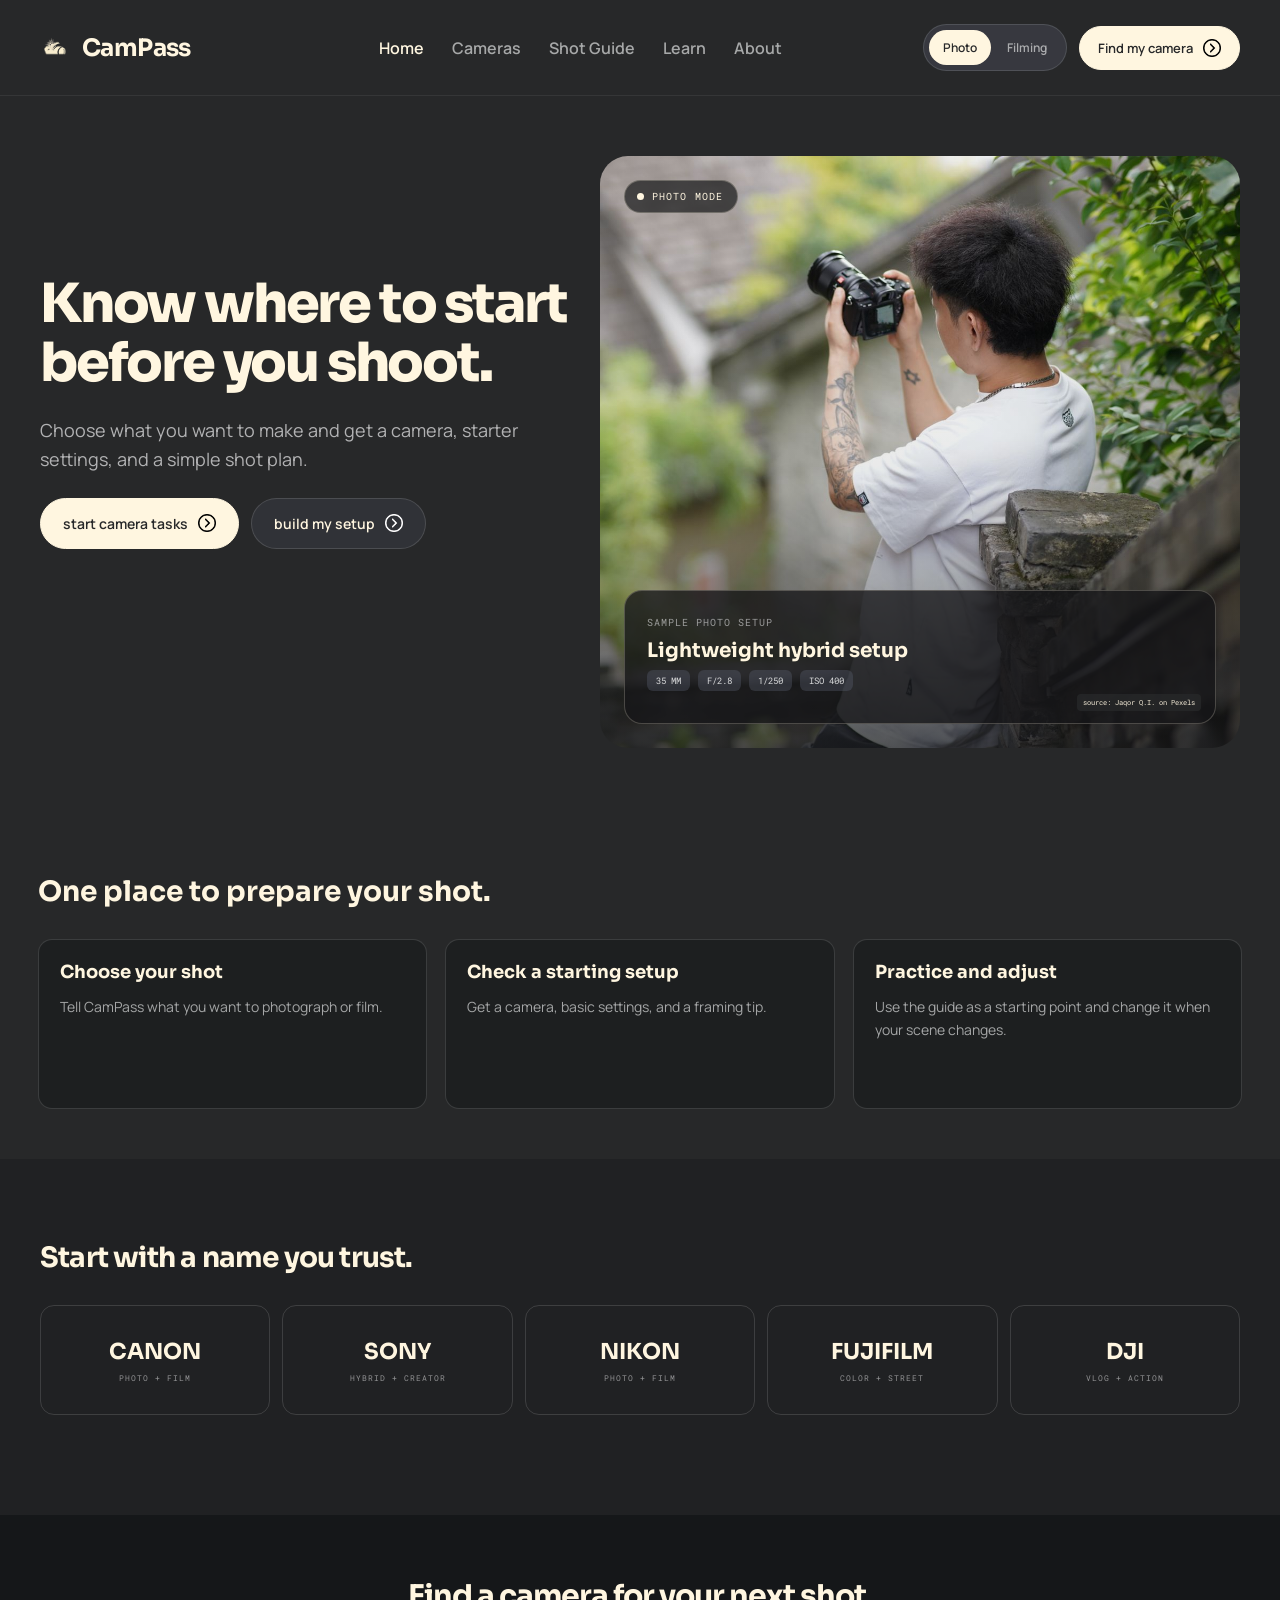
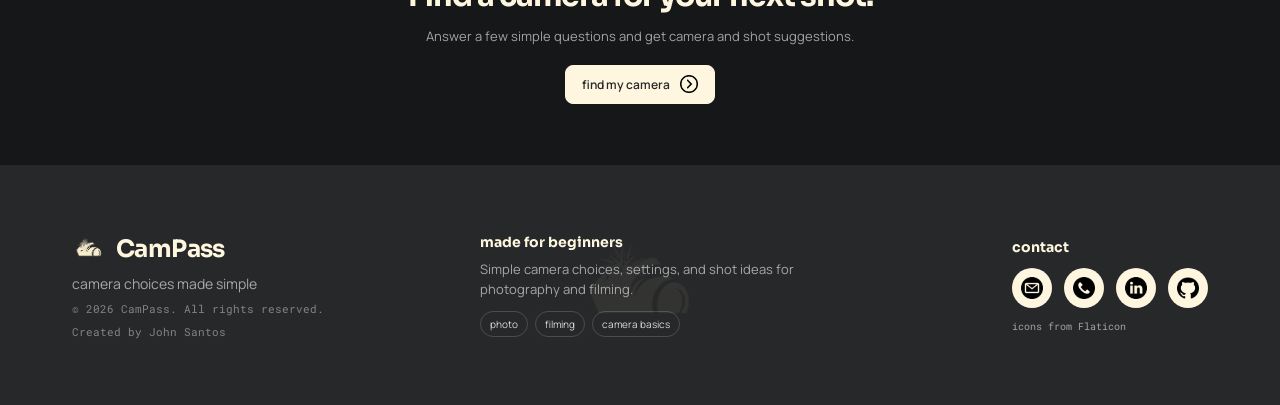
==== commit 620de75d: "Set photo sample" ====
--- a/index.html
+++ b/index.html
@@ -30,9 +30,9 @@
           <span class = "photoModeLabel" id="hero-mode-label">PHOTO MODE</span>
           <div class = "heroResult">
             <small id="hero-result-label">SAMPLE PHOTO SETUP</small>
-            <h2 id="hero-result-title">Lightweight hybrid setup</h2>
-            <div class = "settingTags" id="hero-result-tags"><span>35 MM</span><span>F/2.8</span><span>1/250</span><span>ISO 400</span></div>
-            <a class = "imgCredit" href="https://github.com/jmsantos9925-eng/img/blob/main/CamPass/hero%20image.jpg" target="_blank" rel="noopener">source: project image</a>
+            <h2 id="hero-result-title">Try an outdoor photo</h2>
+            <div class = "settingTags" id="hero-result-tags"><span>24 MM</span><span>F/8</span><span>1/250</span><span>ISO 100</span></div>
+            <a class = "imgCredit" href="https://www.pexels.com/photo/travel-photographer-capturing-nature-outdoors-34295745/" target="_blank" rel="noopener">source: Jaqor Q.I. on Pexels</a>
           </div>
         </div>
       </section>
--- a/css/style.css
+++ b/css/style.css
@@ -939,9 +939,13 @@
   height: 592px;
   overflow: hidden;
   border-radius: 28px;
-  background-image: linear-gradient(to bottom, rgba(39, 40, 41, 0.02), rgba(39, 40, 41, 0.1) 55%, rgba(20, 21, 23, 0.72)), url("../img/home/hero-image.jpg");
+  background-image: linear-gradient(to bottom, rgba(39, 40, 41, 0.02), rgba(39, 40, 41, 0.1) 55%, rgba(20, 21, 23, 0.72)), url("../img/shot-guide/wide-travel-view.jpg");
   background-position: center;
   background-size: cover;
+}
+
+body[data-mode="filming"] .heroImage {
+  background-image: linear-gradient(to bottom, rgba(39, 40, 41, 0.02), rgba(39, 40, 41, 0.1) 55%, rgba(20, 21, 23, 0.72)), url("../img/home/hero-image.jpg");
 }
 
 .photoModeLabel {
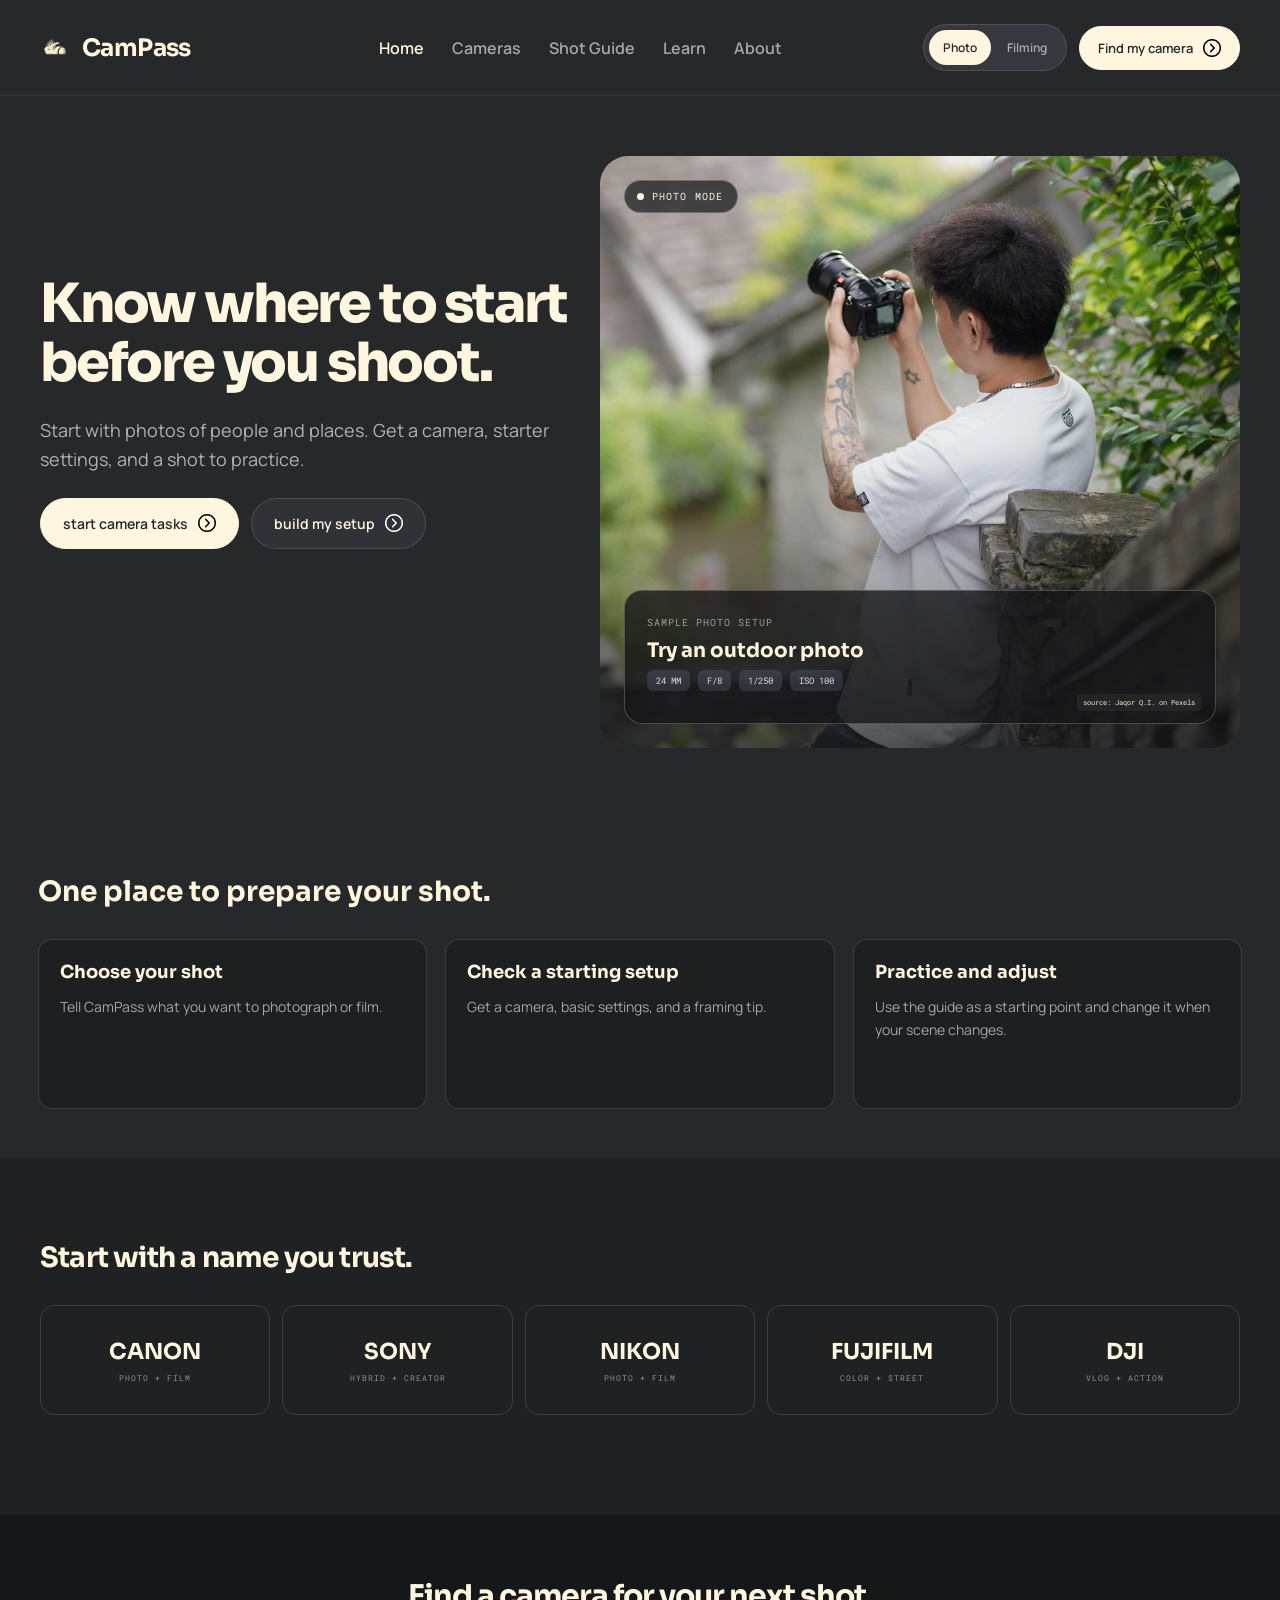
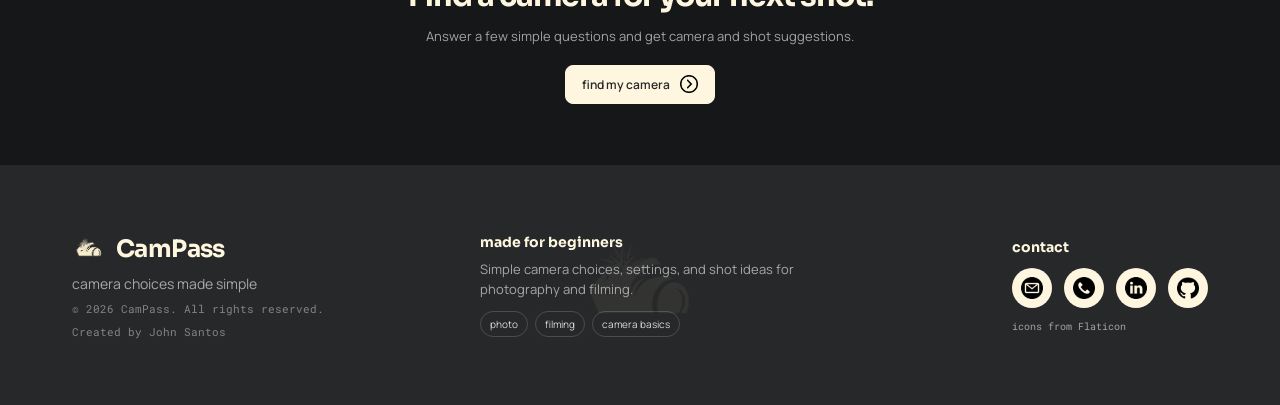
==== commit 077a6006: "Update home text" ====
--- a/index.html
+++ b/index.html
@@ -17,7 +17,7 @@
       <section class = "homeHero">
         <div class = "heroCopy">
           <h1 class = "heroHeading">Know where to start before you shoot.</h1>
-          <p>Choose what you want to make and get a camera, starter settings, and a simple shot plan.</p>
+          <p id="hero-description">Start with photos of people and places. Get a camera, starter settings, and a shot to practice.</p>
 
           <div class = "heroActions">
             <a class = "button primary" href="camera-tasks.html">start camera tasks <span class = "arrow" aria-hidden="true"></span></a>
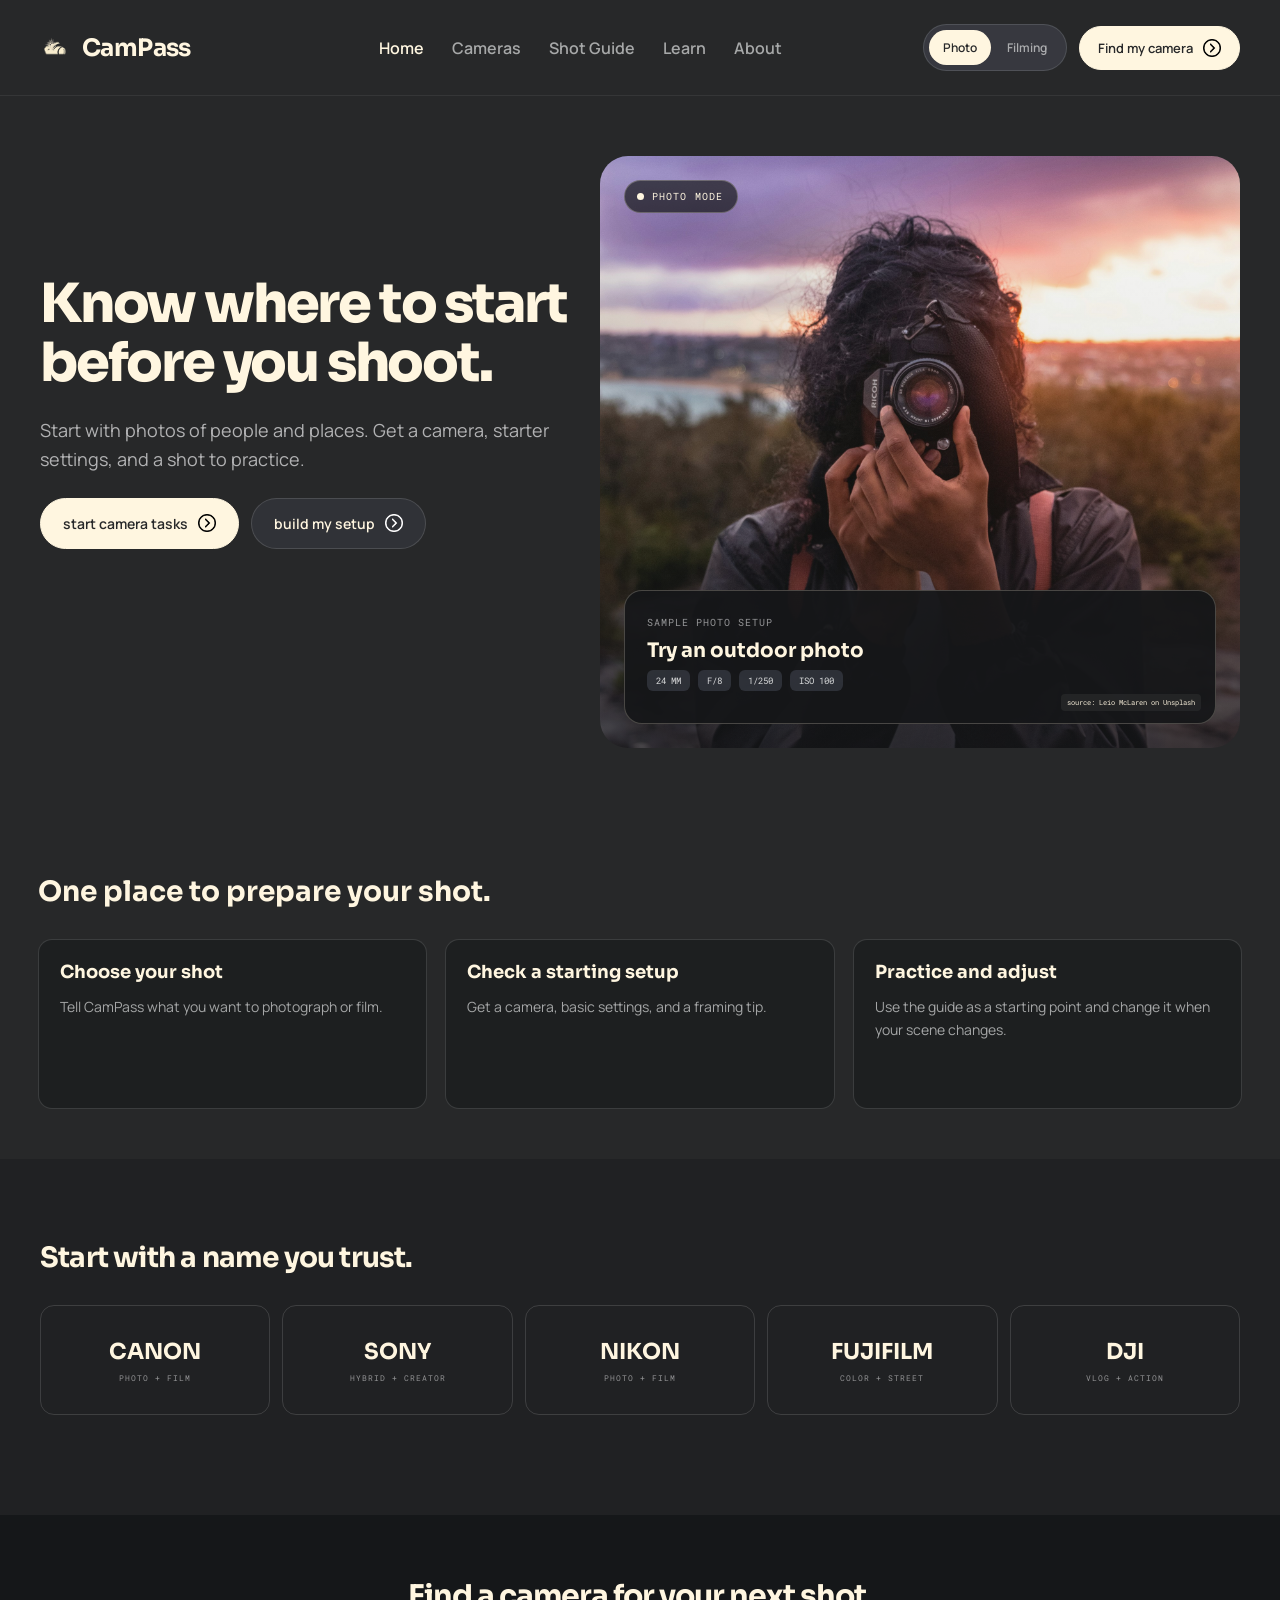
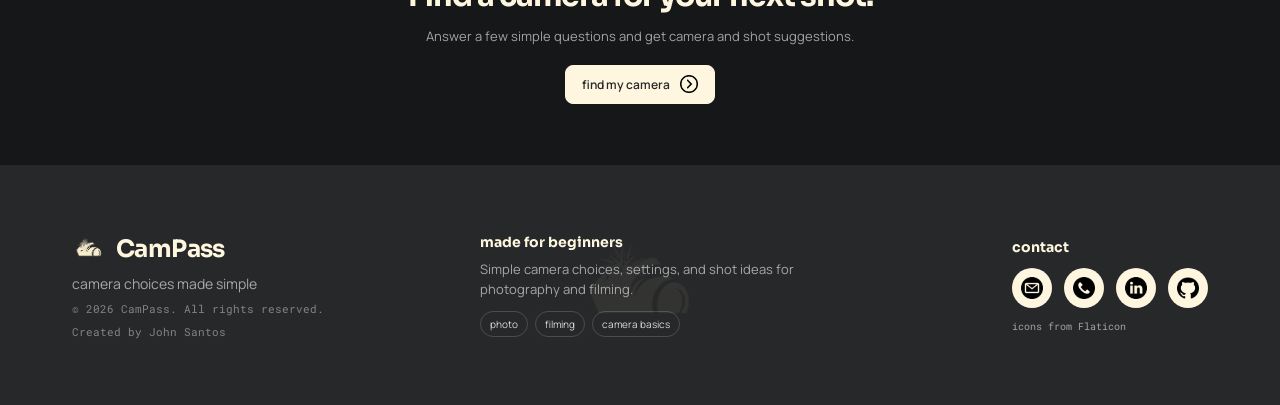
==== commit 93db76eb: "Credit sunset photo" ====
--- a/index.html
+++ b/index.html
@@ -32,7 +32,7 @@
             <small id="hero-result-label">SAMPLE PHOTO SETUP</small>
             <h2 id="hero-result-title">Try an outdoor photo</h2>
             <div class = "settingTags" id="hero-result-tags"><span>24 MM</span><span>F/8</span><span>1/250</span><span>ISO 100</span></div>
-            <a class = "imgCredit" href="https://www.pexels.com/photo/travel-photographer-capturing-nature-outdoors-34295745/" target="_blank" rel="noopener">source: Jaqor Q.I. on Pexels</a>
+            <a class = "imgCredit" href="https://unsplash.com/photos/person-wearing-black-jacket-taking-picture-using-dslr-camera-UliS9lXfwyw" target="_blank" rel="noopener">source: Leio McLaren on Unsplash</a>
           </div>
         </div>
       </section>
--- a/css/style.css
+++ b/css/style.css
@@ -939,7 +939,7 @@
   height: 592px;
   overflow: hidden;
   border-radius: 28px;
-  background-image: linear-gradient(to bottom, rgba(39, 40, 41, 0.02), rgba(39, 40, 41, 0.1) 55%, rgba(20, 21, 23, 0.72)), url("../img/shot-guide/wide-travel-view.jpg");
+  background-image: linear-gradient(to bottom, rgba(39, 40, 41, 0.02), rgba(39, 40, 41, 0.1) 55%, rgba(20, 21, 23, 0.72)), url("../img/home/photohome.jpg");
   background-position: center;
   background-size: cover;
 }
@@ -982,7 +982,7 @@
   padding: 18px 22px 32px;
   border: 1px solid rgba(255, 246, 224, 0.22);
   border-radius: 18px;
-  background: rgba(22, 23, 25, 0.78);
+  background: rgba(22, 23, 25, 0.94);
 }
 
 .heroResult .imgCredit {
@@ -1170,7 +1170,16 @@
 
 .cameraCard .imgBox {
   height: 205px;
+  min-height: 205px;
+  flex-shrink: 0;
   margin-bottom: 18px;
+}
+
+.cameraCard .imgBox > img {
+  display: block;
+  padding: 18px;
+  object-fit: contain;
+  object-position: center;
 }
 
 .cameraCard .imgBox::before,
@@ -2768,6 +2777,15 @@
     height: 185px;
   }
 
+  .cameraCard .imgBox {
+    min-height: 185px;
+  }
+
+  .cameraCard {
+    height: auto;
+    min-height: 416px;
+  }
+
   .cardGrid .cameraCard:last-child:nth-child(odd),
   .cardGrid .shotCard:last-child:nth-child(odd) {
     grid-column: 1 / -1;
@@ -3246,6 +3264,14 @@
     height: 210px;
   }
 
+  .cameraCard .imgBox {
+    min-height: 210px;
+  }
+
+  .cameraCard .imgBox > img {
+    padding: 14px;
+  }
+
   .cameraCard .imgBox::before,
   .shotCard .imgBox::before {
     font-size: 9px;
